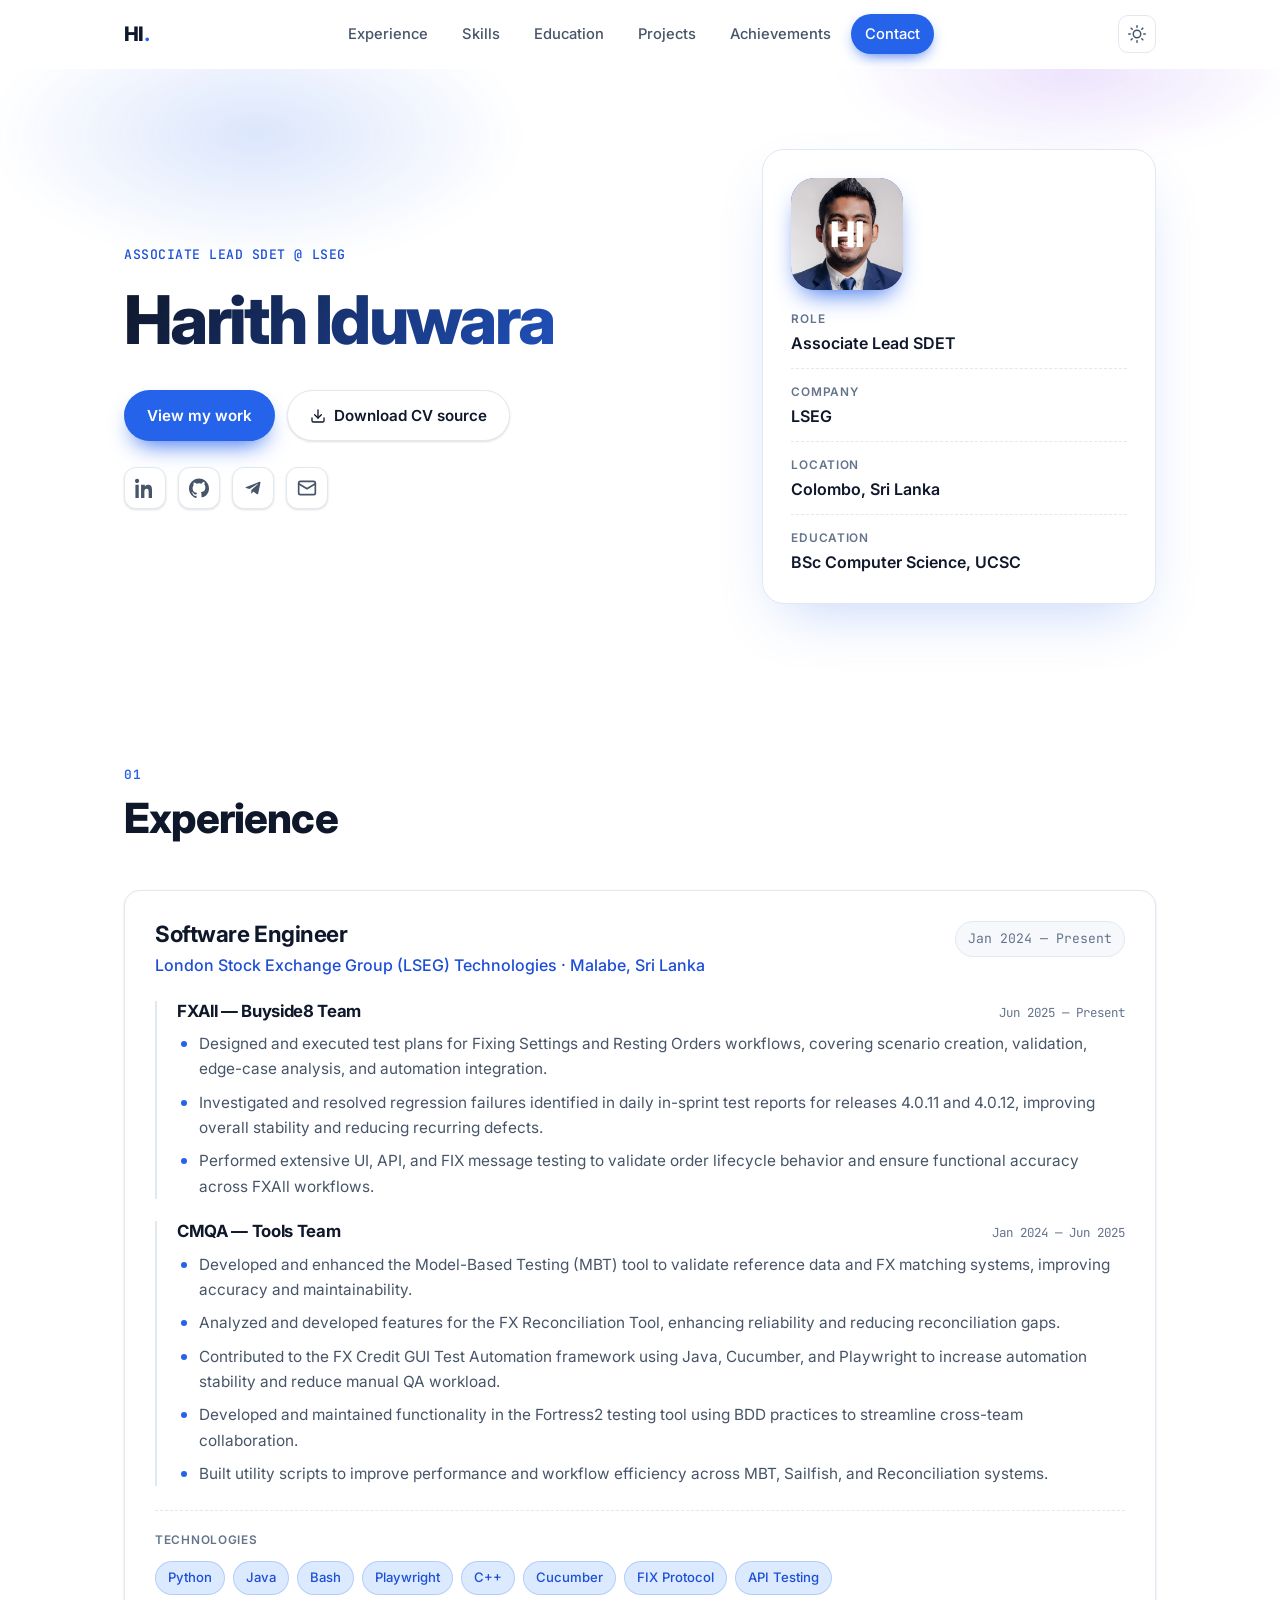
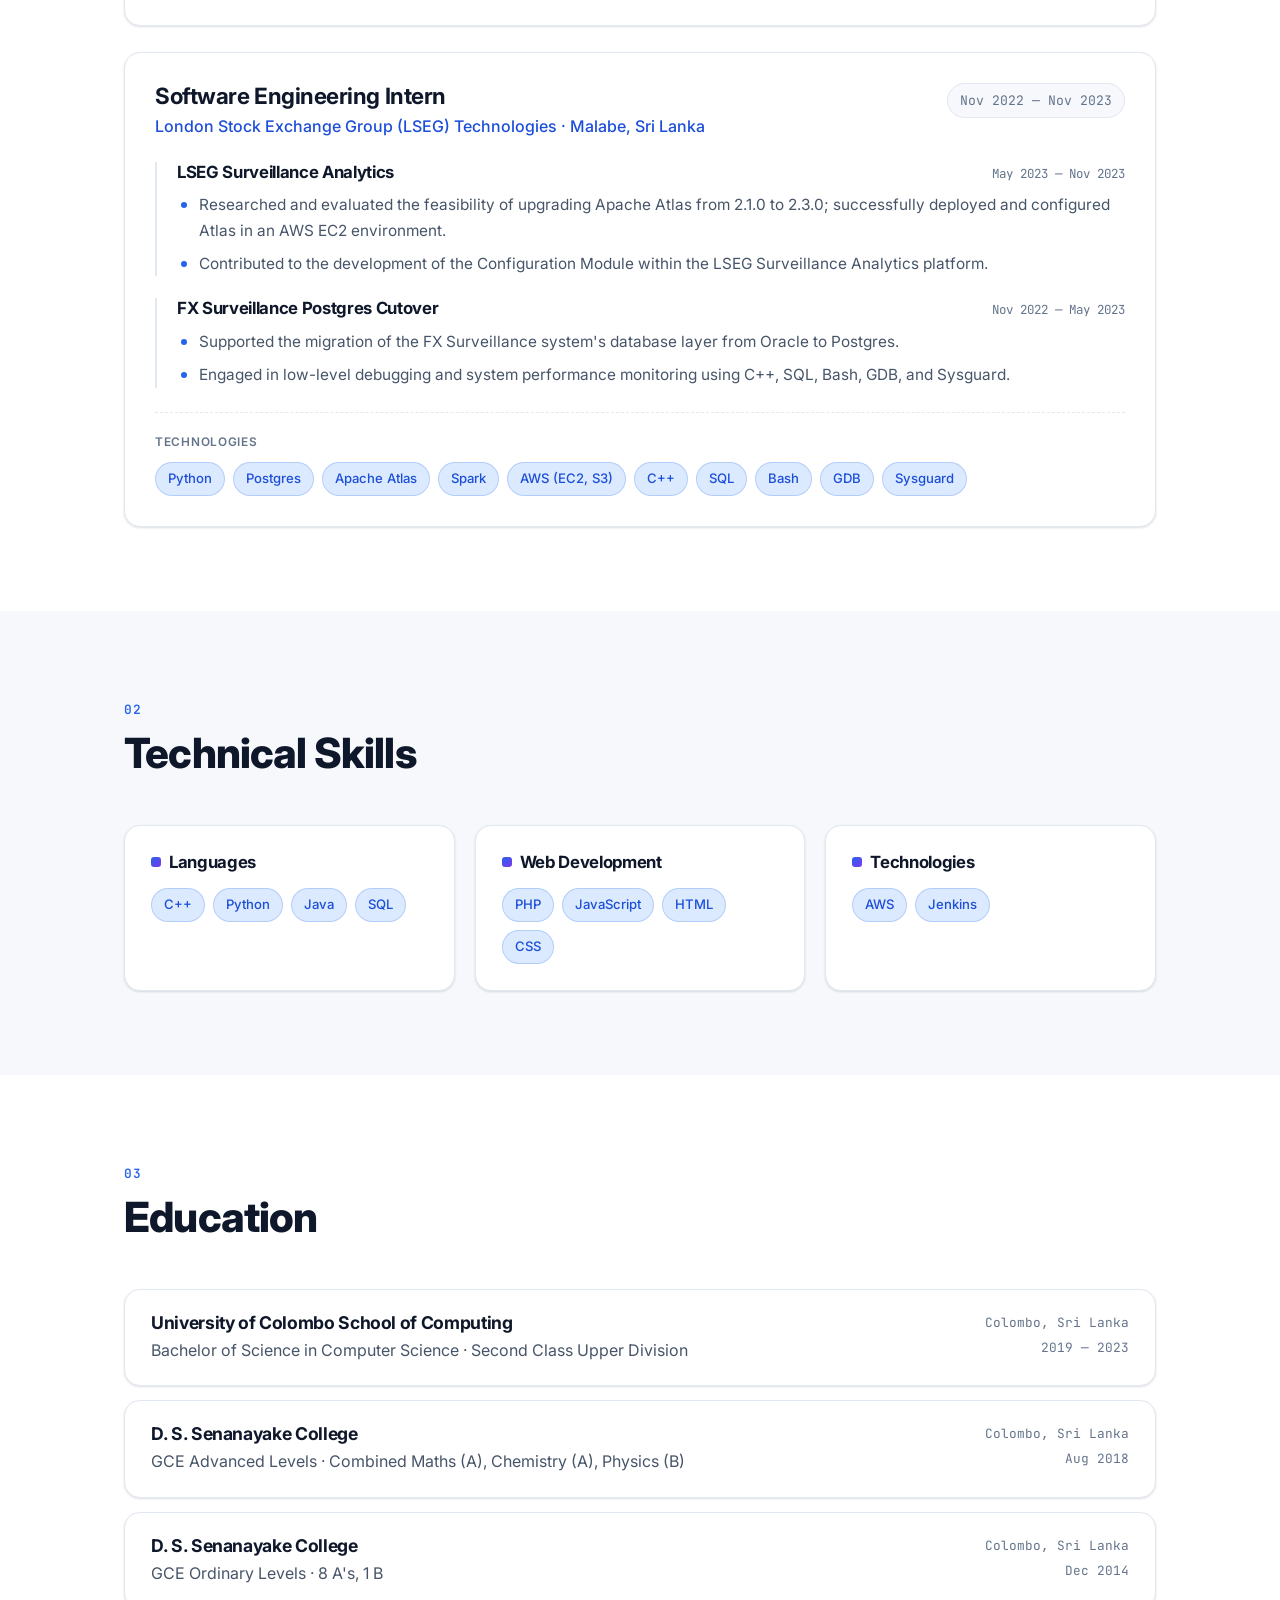
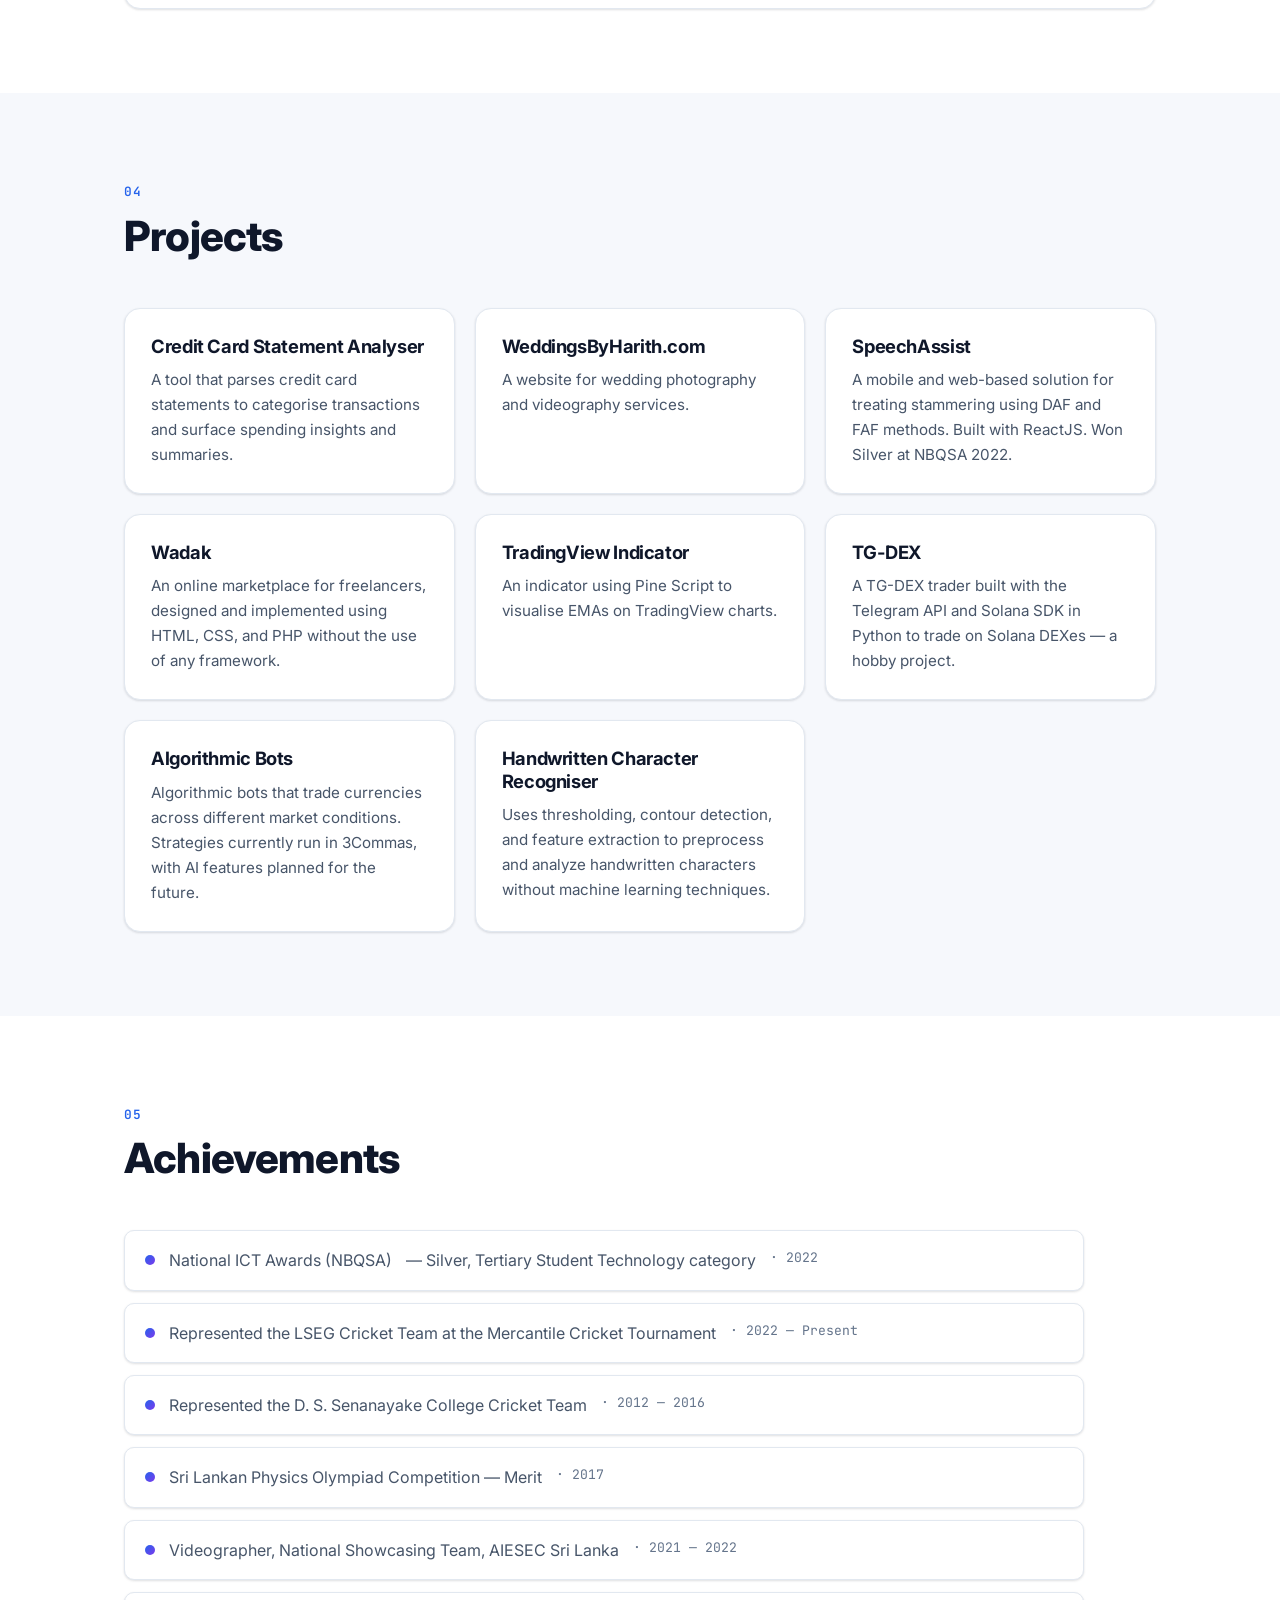
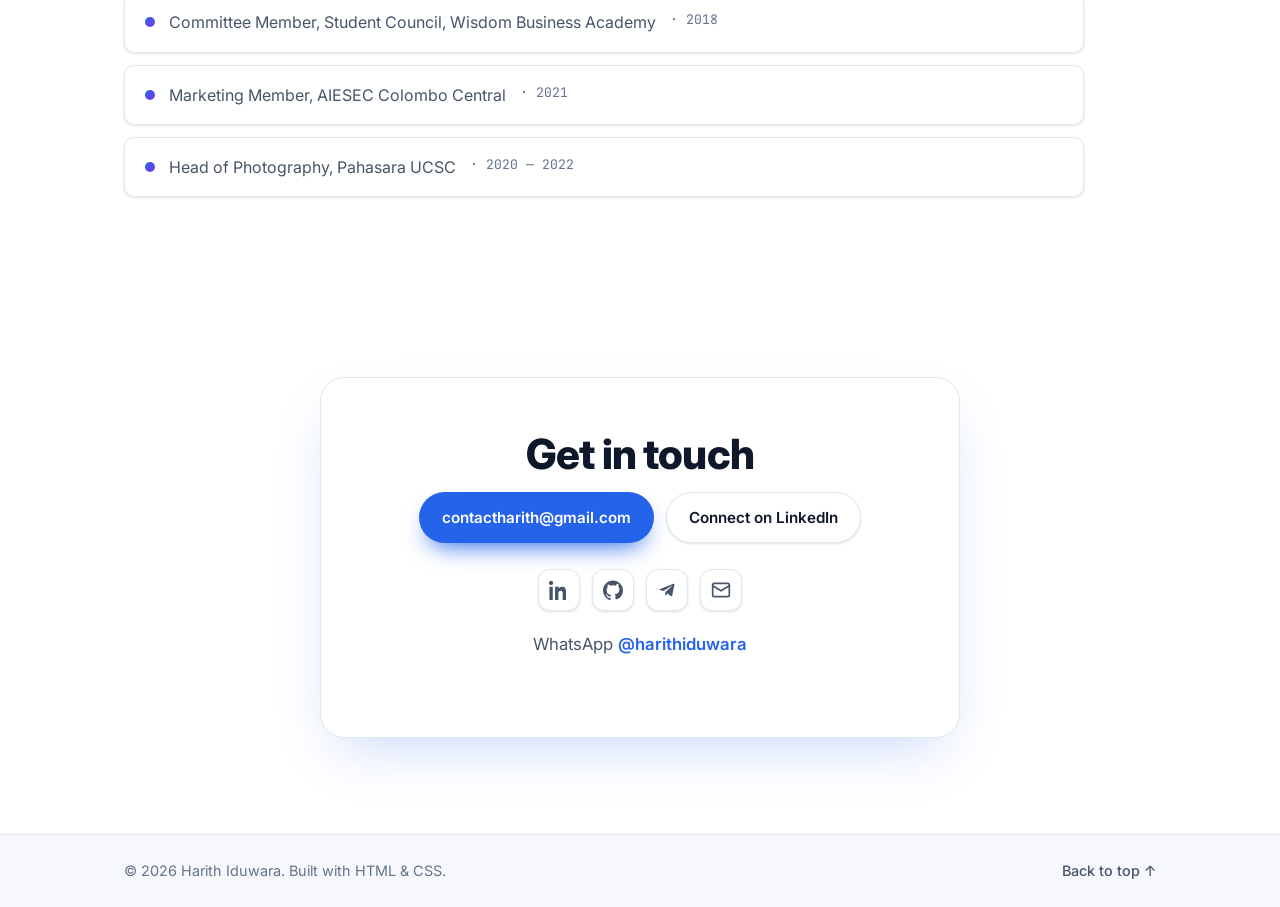
==== index.html @ beb99747 "Add personal CV website" ====
<!DOCTYPE html>
<html lang="en">
<head>
  <meta charset="UTF-8" />
  <meta name="viewport" content="width=device-width, initial-scale=1.0" />
  <title>Harith Iduwara — Associate Lead SDET</title>
  <meta name="description" content="Harith Iduwara — Associate Lead SDET @ LSEG specializing in test automation, buy-side trading platforms, and data infrastructure." />
  <meta name="author" content="Harith Iduwara" />

  <!-- Open Graph -->
  <meta property="og:title" content="Harith Iduwara — Associate Lead SDET" />
  <meta property="og:description" content="Associate Lead SDET @ LSEG specializing in test automation, buy-side trading platforms, and data infrastructure." />
  <meta property="og:type" content="website" />

  <link rel="preconnect" href="https://fonts.googleapis.com" />
  <link rel="preconnect" href="https://fonts.gstatic.com" crossorigin />
  <link href="https://fonts.googleapis.com/css2?family=Inter:wght@400;500;600;700;800&family=JetBrains+Mono:wght@400;500&display=swap" rel="stylesheet" />

  <link rel="icon" href="data:image/svg+xml,%3Csvg xmlns='http://www.w3.org/2000/svg' viewBox='0 0 100 100'%3E%3Crect width='100' height='100' rx='22' fill='%232563eb'/%3E%3Ctext x='50' y='68' font-size='50' font-family='Arial' font-weight='bold' fill='white' text-anchor='middle'%3EHI%3C/text%3E%3C/svg%3E" />

  <link rel="stylesheet" href="styles.css" />
  <script>document.documentElement.classList.add('js');</script>
</head>
<body>
  <!-- Progress bar -->
  <div class="scroll-progress" id="scrollProgress" aria-hidden="true"></div>

  <!-- Navigation -->
  <header class="nav" id="nav">
    <div class="nav__inner">
      <a href="#top" class="nav__brand">HI<span>.</span></a>

      <nav class="nav__links" id="navLinks" aria-label="Primary">
        <a href="#experience">Experience</a>
        <a href="#skills">Skills</a>
        <a href="#education">Education</a>
        <a href="#projects">Projects</a>
        <a href="#achievements">Achievements</a>
        <a href="#contact" class="nav__cta">Contact</a>
      </nav>

      <div class="nav__actions">
        <button class="theme-toggle" id="themeToggle" aria-label="Toggle color theme" title="Toggle theme">
          <svg class="icon-sun" width="18" height="18" viewBox="0 0 24 24" fill="none" stroke="currentColor" stroke-width="2" stroke-linecap="round" stroke-linejoin="round"><circle cx="12" cy="12" r="5"/><line x1="12" y1="1" x2="12" y2="3"/><line x1="12" y1="21" x2="12" y2="23"/><line x1="4.22" y1="4.22" x2="5.64" y2="5.64"/><line x1="18.36" y1="18.36" x2="19.78" y2="19.78"/><line x1="1" y1="12" x2="3" y2="12"/><line x1="21" y1="12" x2="23" y2="12"/><line x1="4.22" y1="19.78" x2="5.64" y2="18.36"/><line x1="18.36" y1="5.64" x2="19.78" y2="4.22"/></svg>
          <svg class="icon-moon" width="18" height="18" viewBox="0 0 24 24" fill="none" stroke="currentColor" stroke-width="2" stroke-linecap="round" stroke-linejoin="round"><path d="M21 12.79A9 9 0 1 1 11.21 3 7 7 0 0 0 21 12.79z"/></svg>
        </button>
        <button class="nav__toggle" id="navToggle" aria-label="Open menu" aria-expanded="false">
          <span></span><span></span><span></span>
        </button>
      </div>
    </div>
  </header>

  <main id="top">
    <!-- Hero -->
    <section class="hero">
      <div class="hero__bg" aria-hidden="true"></div>
      <div class="container hero__inner">
        <div class="hero__content reveal">
          <p class="hero__eyebrow">Associate Lead SDET @ LSEG</p>
          <h1 class="hero__name">Harith Iduwara</h1>

          <div class="hero__actions">
            <a href="#experience" class="btn btn--primary">View my work</a>
            <a href="cv.tex" class="btn btn--ghost" download>
              <svg width="16" height="16" viewBox="0 0 24 24" fill="none" stroke="currentColor" stroke-width="2" stroke-linecap="round" stroke-linejoin="round"><path d="M21 15v4a2 2 0 0 1-2 2H5a2 2 0 0 1-2-2v-4"/><polyline points="7 10 12 15 17 10"/><line x1="12" y1="15" x2="12" y2="3"/></svg>
              Download CV source
            </a>
          </div>

          <div class="hero__socials">
            <a href="https://www.linkedin.com/in/iduwara/" target="_blank" rel="noopener" aria-label="LinkedIn">
              <svg width="20" height="20" viewBox="0 0 24 24" fill="currentColor"><path d="M4.98 3.5C4.98 4.88 3.87 6 2.5 6S0 4.88 0 3.5 1.12 1 2.5 1s2.48 1.12 2.48 2.5zM.5 8h4V24h-4V8zm7.5 0h3.8v2.2h.05c.53-1 1.83-2.2 3.77-2.2 4.03 0 4.78 2.65 4.78 6.1V24h-4v-7.1c0-1.7-.03-3.9-2.38-3.9-2.38 0-2.75 1.86-2.75 3.78V24h-4V8z"/></svg>
            </a>
            <a href="https://github.com/harithiduwara" target="_blank" rel="noopener" aria-label="GitHub">
              <svg width="20" height="20" viewBox="0 0 24 24" fill="currentColor"><path d="M12 .5C5.37.5 0 5.87 0 12.5c0 5.3 3.44 9.8 8.2 11.4.6.1.82-.26.82-.58v-2c-3.34.72-4.04-1.6-4.04-1.6-.55-1.38-1.34-1.75-1.34-1.75-1.1-.75.08-.73.08-.73 1.2.08 1.84 1.24 1.84 1.24 1.07 1.83 2.8 1.3 3.5 1 .1-.78.42-1.3.76-1.6-2.66-.3-5.47-1.33-5.47-5.93 0-1.3.47-2.38 1.24-3.22-.13-.3-.54-1.52.12-3.17 0 0 1-.32 3.3 1.23a11.5 11.5 0 0 1 6 0C17.3 4.3 18.3 4.62 18.3 4.62c.66 1.65.25 2.87.12 3.17.77.84 1.24 1.92 1.24 3.22 0 4.6-2.82 5.62-5.5 5.92.43.37.82 1.1.82 2.22v3.29c0 .32.22.69.82.57C20.57 22.3 24 17.8 24 12.5 24 5.87 18.63.5 12 .5z"/></svg>
            </a>
            <a href="https://t.me/harithiduwara" target="_blank" rel="noopener" aria-label="Telegram">
              <svg width="20" height="20" viewBox="0 0 24 24" fill="currentColor"><path d="M9.78 18.65l.28-4.23 7.68-6.92c.34-.31-.07-.46-.52-.19L7.74 13.3 3.64 12c-.88-.25-.89-.86.2-1.3l15.97-6.16c.73-.33 1.43.18 1.15 1.3l-2.72 12.81c-.19.91-.74 1.13-1.5.71L12.6 16.3l-1.99 1.93c-.23.23-.42.42-.83.42z"/></svg>
            </a>            <a href="mailto:contactharith@gmail.com" aria-label="Email">
              <svg width="20" height="20" viewBox="0 0 24 24" fill="none" stroke="currentColor" stroke-width="2" stroke-linecap="round" stroke-linejoin="round"><rect x="2" y="4" width="20" height="16" rx="2"/><path d="m22 7-10 6L2 7"/></svg>
            </a>
          </div>
        </div>

        <div class="hero__card reveal">
          <div class="avatar">
            <img src="photo.jpg" alt="Harith Iduwara" class="avatar__img" onerror="this.style.display='none'" />
            <span class="avatar__initials" aria-hidden="true">HI</span>
          </div>
          <ul class="hero__facts">
            <li><span>Role</span><strong>Associate Lead SDET</strong></li>
            <li><span>Company</span><strong>LSEG</strong></li>
            <li><span>Location</span><strong>Colombo, Sri Lanka</strong></li>
            <li><span>Education</span><strong>BSc Computer Science, UCSC</strong></li>
          </ul>
        </div>
      </div>
    </section>

    <!-- Experience -->
    <section id="experience" class="section">
      <div class="container">
        <header class="section__head reveal">
          <span class="section__tag">01</span>
          <h2>Experience</h2>
        </header>

        <div class="timeline">
          <!-- Job 1 -->
          <article class="job reveal">
            <div class="job__head">
              <div>
                <h3>Software Engineer</h3>
                <p class="job__org">London Stock Exchange Group (LSEG) Technologies · Malabe, Sri Lanka</p>
              </div>
              <span class="job__date">Jan 2024 — Present</span>
            </div>

            <div class="role">
              <div class="role__head">
                <h4>FXAll — Buyside8 Team</h4>
                <span>Jun 2025 — Present</span>
              </div>
              <ul>
                <li>Designed and executed test plans for Fixing Settings and Resting Orders workflows, covering scenario creation, validation, edge-case analysis, and automation integration.</li>
                <li>Investigated and resolved regression failures identified in daily in-sprint test reports for releases 4.0.11 and 4.0.12, improving overall stability and reducing recurring defects.</li>
                <li>Performed extensive UI, API, and FIX message testing to validate order lifecycle behavior and ensure functional accuracy across FXAll workflows.</li>
              </ul>
            </div>

            <div class="role">
              <div class="role__head">
                <h4>CMQA — Tools Team</h4>
                <span>Jan 2024 — Jun 2025</span>
              </div>
              <ul>
                <li>Developed and enhanced the Model-Based Testing (MBT) tool to validate reference data and FX matching systems, improving accuracy and maintainability.</li>
                <li>Analyzed and developed features for the FX Reconciliation Tool, enhancing reliability and reducing reconciliation gaps.</li>
                <li>Contributed to the FX Credit GUI Test Automation framework using Java, Cucumber, and Playwright to increase automation stability and reduce manual QA workload.</li>
                <li>Developed and maintained functionality in the Fortress2 testing tool using BDD practices to streamline cross-team collaboration.</li>
                <li>Built utility scripts to improve performance and workflow efficiency across MBT, Sailfish, and Reconciliation systems.</li>
              </ul>
            </div>

            <div class="tech">
              <span class="tech__label">Technologies</span>
              <div class="chips">
                <span>Python</span><span>Java</span><span>Bash</span><span>Playwright</span>
                <span>C++</span><span>Cucumber</span><span>FIX Protocol</span><span>API Testing</span>
              </div>
            </div>
          </article>

          <!-- Job 2 -->
          <article class="job reveal">
            <div class="job__head">
              <div>
                <h3>Software Engineering Intern</h3>
                <p class="job__org">London Stock Exchange Group (LSEG) Technologies · Malabe, Sri Lanka</p>
              </div>
              <span class="job__date">Nov 2022 — Nov 2023</span>
            </div>

            <div class="role">
              <div class="role__head">
                <h4>LSEG Surveillance Analytics</h4>
                <span>May 2023 — Nov 2023</span>
              </div>
              <ul>
                <li>Researched and evaluated the feasibility of upgrading Apache Atlas from 2.1.0 to 2.3.0; successfully deployed and configured Atlas in an AWS EC2 environment.</li>
                <li>Contributed to the development of the Configuration Module within the LSEG Surveillance Analytics platform.</li>
              </ul>
            </div>

            <div class="role">
              <div class="role__head">
                <h4>FX Surveillance Postgres Cutover</h4>
                <span>Nov 2022 — May 2023</span>
              </div>
              <ul>
                <li>Supported the migration of the FX Surveillance system's database layer from Oracle to Postgres.</li>
                <li>Engaged in low-level debugging and system performance monitoring using C++, SQL, Bash, GDB, and Sysguard.</li>
              </ul>
            </div>

            <div class="tech">
              <span class="tech__label">Technologies</span>
              <div class="chips">
                <span>Python</span><span>Postgres</span><span>Apache Atlas</span><span>Spark</span>
                <span>AWS (EC2, S3)</span><span>C++</span><span>SQL</span><span>Bash</span><span>GDB</span><span>Sysguard</span>
              </div>
            </div>
          </article>
        </div>
      </div>
    </section>

    <!-- Skills -->
    <section id="skills" class="section section--alt">
      <div class="container">
        <header class="section__head reveal">
          <span class="section__tag">02</span>
          <h2>Technical Skills</h2>
        </header>

        <div class="skills">
          <div class="skill-card reveal">
            <h3>Languages</h3>
            <div class="chips">
              <span>C++</span><span>Python</span><span>Java</span><span>SQL</span>
            </div>
          </div>
          <div class="skill-card reveal">
            <h3>Web Development</h3>
            <div class="chips">
              <span>PHP</span><span>JavaScript</span><span>HTML</span><span>CSS</span>
            </div>
          </div>
          <div class="skill-card reveal">
            <h3>Technologies</h3>
            <div class="chips">
              <span>AWS</span><span>Jenkins</span>
            </div>
          </div>
        </div>
      </div>
    </section>

    <!-- Education -->
    <section id="education" class="section">
      <div class="container">
        <header class="section__head reveal">
          <span class="section__tag">03</span>
          <h2>Education</h2>
        </header>

        <div class="edu">
          <article class="edu__item reveal">
            <div class="edu__main">
              <h3>University of Colombo School of Computing</h3>
              <p>Bachelor of Science in Computer Science · Second Class Upper Division</p>
            </div>
            <div class="edu__meta">
              <span>Colombo, Sri Lanka</span>
              <span>2019 — 2023</span>
            </div>
          </article>
          <article class="edu__item reveal">
            <div class="edu__main">
              <h3>D. S. Senanayake College</h3>
              <p>GCE Advanced Levels · Combined Maths (A), Chemistry (A), Physics (B)</p>
            </div>
            <div class="edu__meta">
              <span>Colombo, Sri Lanka</span>
              <span>Aug 2018</span>
            </div>
          </article>
          <article class="edu__item reveal">
            <div class="edu__main">
              <h3>D. S. Senanayake College</h3>
              <p>GCE Ordinary Levels · 8 A's, 1 B</p>
            </div>
            <div class="edu__meta">
              <span>Colombo, Sri Lanka</span>
              <span>Dec 2014</span>
            </div>
          </article>
        </div>
      </div>
    </section>

    <!-- Projects -->
    <section id="projects" class="section section--alt">
      <div class="container">
        <header class="section__head reveal">
          <span class="section__tag">04</span>
          <h2>Projects</h2>
        </header>

        <div class="projects">
          <article class="project reveal">
            <h3>Credit Card Statement Analyser</h3>
            <p>A tool that parses credit card statements to categorise transactions and surface spending insights and summaries.</p>
          </article>
          <article class="project reveal">
            <h3><a href="https://weddingsbyharith.com" target="_blank" rel="noopener">WeddingsByHarith.com</a></h3>
            <p>A website for wedding photography and videography services.</p>
          </article>
          <article class="project reveal">
            <h3>SpeechAssist</h3>
            <p>A mobile and web-based solution for treating stammering using DAF and FAF methods. Built with ReactJS. Won Silver at NBQSA 2022.</p>
          </article>
          <article class="project reveal">
            <h3>Wadak</h3>
            <p>An online marketplace for freelancers, designed and implemented using HTML, CSS, and PHP without the use of any framework.</p>
          </article>
          <article class="project reveal">
            <h3>TradingView Indicator</h3>
            <p>An indicator using Pine Script to visualise EMAs on TradingView charts.</p>
          </article>
          <article class="project reveal">
            <h3>TG-DEX</h3>
            <p>A TG-DEX trader built with the Telegram API and Solana SDK in Python to trade on Solana DEXes — a hobby project.</p>
          </article>
          <article class="project reveal">
            <h3>Algorithmic Bots</h3>
            <p>Algorithmic bots that trade currencies across different market conditions. Strategies currently run in 3Commas, with AI features planned for the future.</p>
          </article>
          <article class="project reveal">
            <h3>Handwritten Character Recogniser</h3>
            <p>Uses thresholding, contour detection, and feature extraction to preprocess and analyze handwritten characters without machine learning techniques.</p>
          </article>
        </div>
      </div>
    </section>

    <!-- Achievements -->
    <section id="achievements" class="section">
      <div class="container">
        <header class="section__head reveal">
          <span class="section__tag">05</span>
          <h2>Achievements</h2>
        </header>

        <ul class="achievements">
          <li class="reveal"><span class="dot"></span><a href="https://www.linkedin.com/posts/iduwara_nbqsa-srilanka-ict-activity-6994599226454282240-XTe1" target="_blank" rel="noopener">National ICT Awards (NBQSA)</a> — Silver, Tertiary Student Technology category <em>· 2022</em></li>
          <li class="reveal"><span class="dot"></span>Represented the LSEG Cricket Team at the Mercantile Cricket Tournament <em>· 2022 — Present</em></li>
          <li class="reveal"><span class="dot"></span>Represented the D. S. Senanayake College Cricket Team <em>· 2012 — 2016</em></li>
          <li class="reveal"><span class="dot"></span>Sri Lankan Physics Olympiad Competition — Merit <em>· 2017</em></li>
          <li class="reveal"><span class="dot"></span>Videographer, National Showcasing Team, AIESEC Sri Lanka <em>· 2021 — 2022</em></li>
          <li class="reveal"><span class="dot"></span>Committee Member, Student Council, Wisdom Business Academy <em>· 2018</em></li>
          <li class="reveal"><span class="dot"></span>Marketing Member, AIESEC Colombo Central <em>· 2021</em></li>
          <li class="reveal"><span class="dot"></span>Head of Photography, Pahasara UCSC <em>· 2020 — 2022</em></li>
        </ul>
      </div>
    </section>

    <!-- Contact -->
    <section id="contact" class="section section--contact">
      <div class="container">
        <div class="contact reveal">
          <h2>Get in touch</h2>
          <div class="contact__actions">
            <a class="btn btn--primary" href="mailto:contactharith@gmail.com">contactharith@gmail.com</a>
            <a class="btn btn--ghost" href="https://www.linkedin.com/in/iduwara/" target="_blank" rel="noopener">Connect on LinkedIn</a>
          </div>
          <div class="hero__socials contact__socials">
            <a href="https://www.linkedin.com/in/iduwara/" target="_blank" rel="noopener" aria-label="LinkedIn">
              <svg width="20" height="20" viewBox="0 0 24 24" fill="currentColor"><path d="M4.98 3.5C4.98 4.88 3.87 6 2.5 6S0 4.88 0 3.5 1.12 1 2.5 1s2.48 1.12 2.48 2.5zM.5 8h4V24h-4V8zm7.5 0h3.8v2.2h.05c.53-1 1.83-2.2 3.77-2.2 4.03 0 4.78 2.65 4.78 6.1V24h-4v-7.1c0-1.7-.03-3.9-2.38-3.9-2.38 0-2.75 1.86-2.75 3.78V24h-4V8z"/></svg>
            </a>
            <a href="https://github.com/harithiduwara" target="_blank" rel="noopener" aria-label="GitHub">
              <svg width="20" height="20" viewBox="0 0 24 24" fill="currentColor"><path d="M12 .5C5.37.5 0 5.87 0 12.5c0 5.3 3.44 9.8 8.2 11.4.6.1.82-.26.82-.58v-2c-3.34.72-4.04-1.6-4.04-1.6-.55-1.38-1.34-1.75-1.34-1.75-1.1-.75.08-.73.08-.73 1.2.08 1.84 1.24 1.84 1.24 1.07 1.83 2.8 1.3 3.5 1 .1-.78.42-1.3.76-1.6-2.66-.3-5.47-1.33-5.47-5.93 0-1.3.47-2.38 1.24-3.22-.13-.3-.54-1.52.12-3.17 0 0 1-.32 3.3 1.23a11.5 11.5 0 0 1 6 0C17.3 4.3 18.3 4.62 18.3 4.62c.66 1.65.25 2.87.12 3.17.77.84 1.24 1.92 1.24 3.22 0 4.6-2.82 5.62-5.5 5.92.43.37.82 1.1.82 2.22v3.29c0 .32.22.69.82.57C20.57 22.3 24 17.8 24 12.5 24 5.87 18.63.5 12 .5z"/></svg>
            </a>
            <a href="https://t.me/harithiduwara" target="_blank" rel="noopener" aria-label="Telegram">
              <svg width="20" height="20" viewBox="0 0 24 24" fill="currentColor"><path d="M9.78 18.65l.28-4.23 7.68-6.92c.34-.31-.07-.46-.52-.19L7.74 13.3 3.64 12c-.88-.25-.89-.86.2-1.3l15.97-6.16c.73-.33 1.43.18 1.15 1.3l-2.72 12.81c-.19.91-.74 1.13-1.5.71L12.6 16.3l-1.99 1.93c-.23.23-.42.42-.83.42z"/></svg>
            </a>            <a href="mailto:contactharith@gmail.com" aria-label="Email">
              <svg width="20" height="20" viewBox="0 0 24 24" fill="none" stroke="currentColor" stroke-width="2" stroke-linecap="round" stroke-linejoin="round"><rect x="2" y="4" width="20" height="16" rx="2"/><path d="m22 7-10 6L2 7"/></svg>
            </a>
          </div>
          <p class="contact__handles">WhatsApp <strong>@harithiduwara</strong></p>
        </div>
      </div>
    </section>
  </main>

  <footer class="footer">
    <div class="container footer__inner">
      <p>© <span id="year"></span> Harith Iduwara. Built with HTML &amp; CSS.</p>
      <a href="#top" class="footer__top">Back to top ↑</a>
    </div>
  </footer>

  <script src="script.js"></script>
</body>
</html>
---- styles.css ----
/* ============================================================
   Harith Iduwara — Personal CV Website
   ============================================================ */

:root {
  --bg: #ffffff;
  --bg-alt: #f6f8fc;
  --surface: #ffffff;
  --text: #0f172a;
  --text-soft: #475569;
  --text-mute: #64748b;
  --border: #e2e8f0;
  --primary: #2563eb;
  --primary-soft: #dbeafe;
  --primary-ink: #1d4ed8;
  --accent: #7c3aed;
  --shadow-sm: 0 1px 2px rgba(15, 23, 42, .06), 0 1px 3px rgba(15, 23, 42, .08);
  --shadow-md: 0 10px 30px -12px rgba(15, 23, 42, .18);
  --shadow-lg: 0 24px 60px -20px rgba(37, 99, 235, .28);
  --radius: 16px;
  --radius-sm: 10px;
  --maxw: 1080px;
  --font: 'Inter', system-ui, -apple-system, 'Segoe UI', Roboto, sans-serif;
  --mono: 'JetBrains Mono', ui-monospace, 'SF Mono', Menlo, monospace;
}

:root[data-theme="dark"] {
  --bg: #0b1120;
  --bg-alt: #0f172a;
  --surface: #131c31;
  --text: #e8eefc;
  --text-soft: #b6c2d9;
  --text-mute: #8595b3;
  --border: #24304a;
  --primary: #60a5fa;
  --primary-soft: #1e293b;
  --primary-ink: #93c5fd;
  --accent: #a78bfa;
  --shadow-md: 0 12px 34px -16px rgba(0, 0, 0, .6);
  --shadow-lg: 0 26px 64px -22px rgba(96, 165, 250, .35);
}

@media (prefers-color-scheme: dark) {
  :root:not([data-theme="light"]) {
    --bg: #0b1120;
    --bg-alt: #0f172a;
    --surface: #131c31;
    --text: #e8eefc;
    --text-soft: #b6c2d9;
    --text-mute: #8595b3;
    --border: #24304a;
    --primary: #60a5fa;
    --primary-soft: #1e293b;
    --primary-ink: #93c5fd;
    --accent: #a78bfa;
    --shadow-md: 0 12px 34px -16px rgba(0, 0, 0, .6);
    --shadow-lg: 0 26px 64px -22px rgba(96, 165, 250, .35);
  }
}

/* Reset */
*, *::before, *::after { box-sizing: border-box; margin: 0; padding: 0; }
html { scroll-behavior: smooth; scroll-padding-top: 84px; }
body {
  font-family: var(--font);
  background: var(--bg);
  color: var(--text);
  line-height: 1.65;
  -webkit-font-smoothing: antialiased;
  text-rendering: optimizeLegibility;
  overflow-x: hidden;
}
a { color: inherit; text-decoration: none; }
h1, h2, h3, h4 { line-height: 1.2; letter-spacing: -0.02em; }
::selection { background: var(--primary); color: #fff; }

.container { width: 100%; max-width: var(--maxw); margin: 0 auto; padding: 0 24px; }

/* Scroll progress bar */
.scroll-progress {
  position: fixed; top: 0; left: 0; height: 3px; width: 0%;
  background: linear-gradient(90deg, var(--primary), var(--accent));
  z-index: 200; transition: width .1s linear;
}

/* ---------------- Navigation ---------------- */
.nav {
  position: sticky; top: 0; z-index: 100;
  backdrop-filter: saturate(180%) blur(14px);
  background: color-mix(in srgb, var(--bg) 82%, transparent);
  border-bottom: 1px solid transparent;
  transition: border-color .3s, background .3s;
}
.nav.is-scrolled { border-bottom-color: var(--border); box-shadow: var(--shadow-sm); }
.nav__inner {
  max-width: var(--maxw); margin: 0 auto; padding: 14px 24px;
  display: flex; align-items: center; justify-content: space-between; gap: 16px;
}
.nav__brand { font-weight: 800; font-size: 1.25rem; letter-spacing: -0.03em; }
.nav__brand span { color: var(--primary); }
.nav__links { display: flex; align-items: center; gap: 6px; }
.nav__links a {
  padding: 8px 14px; border-radius: 999px; font-size: .92rem; font-weight: 500;
  color: var(--text-soft); transition: color .2s, background .2s;
}
.nav__links a:hover { color: var(--text); background: var(--bg-alt); }
.nav__cta {
  background: var(--primary) !important; color: #fff !important;
  box-shadow: 0 6px 16px -6px var(--primary);
}
.nav__cta:hover { filter: brightness(1.05); }
.nav__actions { display: flex; align-items: center; gap: 8px; }

.theme-toggle {
  display: grid; place-items: center; width: 38px; height: 38px;
  border-radius: 10px; border: 1px solid var(--border); background: var(--surface);
  color: var(--text-soft); cursor: pointer; transition: color .2s, border-color .2s, transform .15s;
}
.theme-toggle:hover { color: var(--primary); border-color: var(--primary); transform: translateY(-1px); }
.icon-moon { display: none; }
:root[data-theme="dark"] .icon-sun { display: none; }
:root[data-theme="dark"] .icon-moon { display: block; }
@media (prefers-color-scheme: dark) {
  :root:not([data-theme="light"]) .icon-sun { display: none; }
  :root:not([data-theme="light"]) .icon-moon { display: block; }
}

.nav__toggle { display: none; flex-direction: column; gap: 5px; width: 40px; height: 38px; align-items: center; justify-content: center; background: none; border: 1px solid var(--border); border-radius: 10px; cursor: pointer; }
.nav__toggle span { width: 20px; height: 2px; background: var(--text); border-radius: 2px; transition: transform .3s, opacity .3s; }
.nav__toggle[aria-expanded="true"] span:nth-child(1) { transform: translateY(7px) rotate(45deg); }
.nav__toggle[aria-expanded="true"] span:nth-child(2) { opacity: 0; }
.nav__toggle[aria-expanded="true"] span:nth-child(3) { transform: translateY(-7px) rotate(-45deg); }

/* ---------------- Hero ---------------- */
.hero { position: relative; padding: 80px 0 72px; overflow: hidden; }
.hero__bg {
  position: absolute; inset: -20% -10% auto -10%; height: 620px; z-index: 0;
  background:
    radial-gradient(closest-side at 25% 30%, color-mix(in srgb, var(--primary) 30%, transparent), transparent 70%),
    radial-gradient(closest-side at 78% 20%, color-mix(in srgb, var(--accent) 26%, transparent), transparent 70%);
  filter: blur(10px); opacity: .55; pointer-events: none;
}
.hero__inner {
  position: relative; z-index: 1;
  display: grid; grid-template-columns: 1.5fr 1fr; gap: 48px; align-items: center;
}
.hero__eyebrow {
  font-family: var(--mono); font-size: .82rem; letter-spacing: .04em;
  color: var(--primary-ink); text-transform: uppercase; margin-bottom: 14px; font-weight: 500;
}
.hero__name {
  font-size: clamp(2.6rem, 6vw, 4.2rem); font-weight: 800; letter-spacing: -0.04em;
  background: linear-gradient(120deg, var(--text), var(--primary));
  -webkit-background-clip: text; background-clip: text; color: transparent;
  margin-bottom: 18px;
}
.hero__tagline { font-size: 1.18rem; color: var(--text-soft); max-width: 34rem; }
.hero__tagline strong { color: var(--text); font-weight: 600; }
.hero__actions { display: flex; flex-wrap: wrap; gap: 12px; margin: 30px 0 26px; }

.btn {
  display: inline-flex; align-items: center; gap: 8px;
  padding: 12px 22px; border-radius: 999px; font-weight: 600; font-size: .95rem;
  cursor: pointer; border: 1px solid transparent; transition: transform .15s, box-shadow .2s, background .2s, border-color .2s;
}
.btn:hover { transform: translateY(-2px); }
.btn--primary { background: var(--primary); color: #fff; box-shadow: 0 12px 24px -10px var(--primary); }
.btn--primary:hover { box-shadow: 0 16px 30px -10px var(--primary); }
.btn--ghost { background: var(--surface); color: var(--text); border-color: var(--border); box-shadow: var(--shadow-sm); }
.btn--ghost:hover { border-color: var(--primary); color: var(--primary); }

.hero__socials { display: flex; gap: 12px; }
.hero__socials a {
  display: grid; place-items: center; width: 42px; height: 42px; border-radius: 12px;
  background: var(--surface); border: 1px solid var(--border); color: var(--text-soft);
  box-shadow: var(--shadow-sm); transition: transform .15s, color .2s, border-color .2s;
}
.hero__socials a:hover { transform: translateY(-3px); color: var(--primary); border-color: var(--primary); }

.hero__card {
  background: var(--surface); border: 1px solid var(--border); border-radius: 22px;
  padding: 28px; box-shadow: var(--shadow-lg);
}
.avatar {
  position: relative; overflow: hidden;
  width: 112px; height: 112px; border-radius: 24px; margin-bottom: 20px;
  display: grid; place-items: center; font-size: 2.2rem; font-weight: 800; color: #fff;
  background: linear-gradient(135deg, var(--primary), var(--accent));
  box-shadow: 0 12px 26px -10px var(--primary);
}
.avatar__img { position: absolute; inset: 0; width: 100%; height: 100%; object-fit: cover; }
.avatar__initials { position: relative; z-index: 0; }
.hero__facts { list-style: none; display: grid; gap: 14px; }
.hero__facts li { display: flex; flex-direction: column; padding-bottom: 12px; border-bottom: 1px dashed var(--border); }
.hero__facts li:last-child { border-bottom: none; padding-bottom: 0; }
.hero__facts span { font-size: .74rem; text-transform: uppercase; letter-spacing: .06em; color: var(--text-mute); font-weight: 600; }
.hero__facts strong { font-size: 1rem; font-weight: 600; }

/* ---------------- Sections ---------------- */
.section { padding: 84px 0; }
.section--alt { background: var(--bg-alt); }
.section__head { max-width: 40rem; margin-bottom: 46px; }
.section__tag {
  font-family: var(--mono); font-size: .8rem; color: var(--primary);
  font-weight: 600; letter-spacing: .1em;
}
.section__head h2 { font-size: clamp(1.9rem, 4vw, 2.6rem); font-weight: 800; margin: 8px 0 12px; }
.section__head p { color: var(--text-soft); font-size: 1.05rem; }

/* ---------------- Timeline / Jobs ---------------- */
.timeline { display: grid; gap: 26px; }
.job {
  background: var(--surface); border: 1px solid var(--border); border-radius: var(--radius);
  padding: 30px; box-shadow: var(--shadow-sm); transition: box-shadow .3s, transform .3s, border-color .3s;
}
.job:hover { box-shadow: var(--shadow-md); border-color: color-mix(in srgb, var(--primary) 40%, var(--border)); }
.job__head { display: flex; justify-content: space-between; align-items: flex-start; gap: 16px; flex-wrap: wrap; margin-bottom: 8px; }
.job__head h3 { font-size: 1.4rem; font-weight: 700; }
.job__org { color: var(--primary-ink); font-weight: 500; margin-top: 4px; }
.job__date {
  font-family: var(--mono); font-size: .82rem; color: var(--text-mute);
  background: var(--bg-alt); padding: 6px 12px; border-radius: 999px; white-space: nowrap; border: 1px solid var(--border);
}

.role { margin-top: 22px; padding-left: 20px; border-left: 2px solid var(--border); }
.role__head { display: flex; justify-content: space-between; align-items: baseline; gap: 12px; flex-wrap: wrap; margin-bottom: 8px; }
.role__head h4 { font-size: 1.05rem; font-weight: 700; color: var(--text); }
.role__head span { font-family: var(--mono); font-size: .78rem; color: var(--text-mute); }
.role ul { list-style: none; display: grid; gap: 8px; }
.role li { position: relative; padding-left: 22px; color: var(--text-soft); font-size: .96rem; }
.role li::before {
  content: ""; position: absolute; left: 4px; top: 10px; width: 6px; height: 6px;
  border-radius: 50%; background: var(--primary);
}

.tech { margin-top: 24px; padding-top: 20px; border-top: 1px dashed var(--border); }
.tech__label { display: block; font-size: .74rem; text-transform: uppercase; letter-spacing: .06em; color: var(--text-mute); font-weight: 600; margin-bottom: 10px; }
.chips { display: flex; flex-wrap: wrap; gap: 8px; }
.chips span {
  font-size: .82rem; font-weight: 500; padding: 5px 12px; border-radius: 999px;
  background: var(--primary-soft); color: var(--primary-ink); border: 1px solid color-mix(in srgb, var(--primary) 22%, transparent);
}

/* ---------------- Skills ---------------- */
.skills { display: grid; grid-template-columns: repeat(auto-fit, minmax(280px, 1fr)); gap: 20px; }
.skill-card {
  background: var(--surface); border: 1px solid var(--border); border-radius: var(--radius);
  padding: 26px; box-shadow: var(--shadow-sm); transition: transform .3s, box-shadow .3s;
}
.skill-card:hover { transform: translateY(-4px); box-shadow: var(--shadow-md); }
.skill-card h3 { font-size: 1.05rem; margin-bottom: 16px; display: flex; align-items: center; gap: 8px; }
.skill-card h3::before { content: ""; width: 10px; height: 10px; border-radius: 3px; background: linear-gradient(135deg, var(--primary), var(--accent)); }

/* ---------------- Education ---------------- */
.edu { display: grid; gap: 14px; }
.edu__item {
  background: var(--surface); border: 1px solid var(--border); border-radius: var(--radius);
  padding: 22px 26px; display: flex; justify-content: space-between; gap: 18px; flex-wrap: wrap;
  box-shadow: var(--shadow-sm); transition: transform .25s, border-color .25s;
}
.edu__item:hover { transform: translateX(4px); border-color: color-mix(in srgb, var(--primary) 40%, var(--border)); }
.edu__main h3 { font-size: 1.1rem; font-weight: 700; }
.edu__main p { color: var(--text-soft); margin-top: 4px; }
.edu__meta { display: flex; flex-direction: column; align-items: flex-end; gap: 4px; text-align: right; }
.edu__meta span { font-family: var(--mono); font-size: .8rem; color: var(--text-mute); }

/* ---------------- Projects ---------------- */
.projects { display: grid; grid-template-columns: repeat(auto-fill, minmax(300px, 1fr)); gap: 20px; }
.project {
  background: var(--surface); border: 1px solid var(--border); border-radius: var(--radius);
  padding: 26px; box-shadow: var(--shadow-sm); position: relative; overflow: hidden;
  transition: transform .3s, box-shadow .3s, border-color .3s;
}
.project::after {
  content: ""; position: absolute; inset: 0 0 auto 0; height: 3px;
  background: linear-gradient(90deg, var(--primary), var(--accent));
  transform: scaleX(0); transform-origin: left; transition: transform .3s;
}
.project:hover { transform: translateY(-6px); box-shadow: var(--shadow-md); border-color: color-mix(in srgb, var(--primary) 35%, var(--border)); }
.project:hover::after { transform: scaleX(1); }
.project__icon { font-size: 1.8rem; margin-bottom: 12px; }
.project h3 { font-size: 1.15rem; font-weight: 700; margin-bottom: 10px; }
.project p { color: var(--text-soft); font-size: .95rem; }
.project__badge {
  display: inline-block; margin-top: 14px; font-size: .8rem; font-weight: 600;
  color: var(--primary-ink); background: var(--primary-soft); padding: 5px 12px; border-radius: 999px;
}

/* ---------------- Achievements ---------------- */
.achievements { list-style: none; display: grid; gap: 12px; max-width: 60rem; }
.achievements li {
  display: flex; align-items: flex-start; gap: 14px;
  background: var(--surface); border: 1px solid var(--border); border-radius: var(--radius-sm);
  padding: 16px 20px; color: var(--text-soft); box-shadow: var(--shadow-sm);
  transition: transform .2s, border-color .2s;
}
.achievements li:hover { transform: translateX(4px); border-color: color-mix(in srgb, var(--primary) 35%, var(--border)); }
.achievements em { color: var(--text-mute); font-style: normal; font-family: var(--mono); font-size: .82rem; }
.dot { flex-shrink: 0; width: 10px; height: 10px; margin-top: 8px; border-radius: 50%; background: linear-gradient(135deg, var(--primary), var(--accent)); }

/* ---------------- Contact ---------------- */
.section--contact { padding: 96px 0; }
.contact {
  text-align: center; max-width: 40rem; margin: 0 auto;
  background: var(--surface); border: 1px solid var(--border); border-radius: 24px;
  padding: 52px 32px; box-shadow: var(--shadow-lg);
}
.contact h2 { font-size: clamp(1.8rem, 4vw, 2.6rem); font-weight: 800; margin-bottom: 12px; }
.contact p { color: var(--text-soft); font-size: 1.05rem; margin-bottom: 26px; }
.contact__actions { display: flex; justify-content: center; flex-wrap: wrap; gap: 12px; margin-bottom: 26px; }
.contact__socials { justify-content: center; }
.contact__handles { margin-top: 20px; color: var(--text-mute); font-size: .92rem; }
.contact__handles a, .contact__handles strong { color: var(--primary); font-weight: 600; }

/* ---------------- Footer ---------------- */
.footer { border-top: 1px solid var(--border); background: var(--bg-alt); }
.footer__inner { display: flex; justify-content: space-between; align-items: center; gap: 12px; padding: 24px; flex-wrap: wrap; }
.footer p { color: var(--text-mute); font-size: .9rem; }
.footer__top { font-size: .9rem; color: var(--text-soft); font-weight: 500; }
.footer__top:hover { color: var(--primary); }

/* ---------------- Reveal animation ---------------- */
/* Only hide/animate when JS is available; otherwise content shows normally. */
.js .reveal { opacity: 0; transform: translateY(24px); transition: opacity .6s ease, transform .6s ease; }
.js .reveal.is-visible { opacity: 1; transform: none; }

/* ---------------- Responsive ---------------- */
@media (max-width: 860px) {
  .hero__inner { grid-template-columns: 1fr; gap: 36px; }
  .hero__card { max-width: 420px; }
  .nav__links {
    position: fixed; inset: 64px 16px auto 16px; flex-direction: column; align-items: stretch; gap: 4px;
    background: var(--surface); border: 1px solid var(--border); border-radius: 16px;
    padding: 12px; box-shadow: var(--shadow-lg);
    transform: translateY(-14px); opacity: 0; pointer-events: none; transition: transform .25s, opacity .25s;
  }
  .nav__links.is-open { transform: none; opacity: 1; pointer-events: auto; }
  .nav__links a { padding: 12px 16px; }
  .nav__toggle { display: flex; }
}
@media (max-width: 560px) {
  .section { padding: 60px 0; }
  .job { padding: 22px; }
  .job__head h3 { font-size: 1.2rem; }
  .role { padding-left: 16px; }
  .edu__meta { align-items: flex-start; text-align: left; }
  .hero { padding: 56px 0 48px; }
}

/* Reduced motion */
@media (prefers-reduced-motion: reduce) {
  * { scroll-behavior: auto !important; }
  .reveal { opacity: 1; transform: none; transition: none; }
  .btn:hover, .project:hover, .skill-card:hover { transform: none; }
}

/* Print */
@media print {
  .nav, .scroll-progress, .hero__bg, .hero__actions, .footer__top, .theme-toggle, .nav__toggle { display: none !important; }
  body { background: #fff; color: #000; }
  .section, .hero { padding: 18px 0; }
  .reveal { opacity: 1; transform: none; }
  .job, .skill-card, .project, .edu__item, .achievements li, .contact { box-shadow: none; border-color: #ccc; break-inside: avoid; }
}
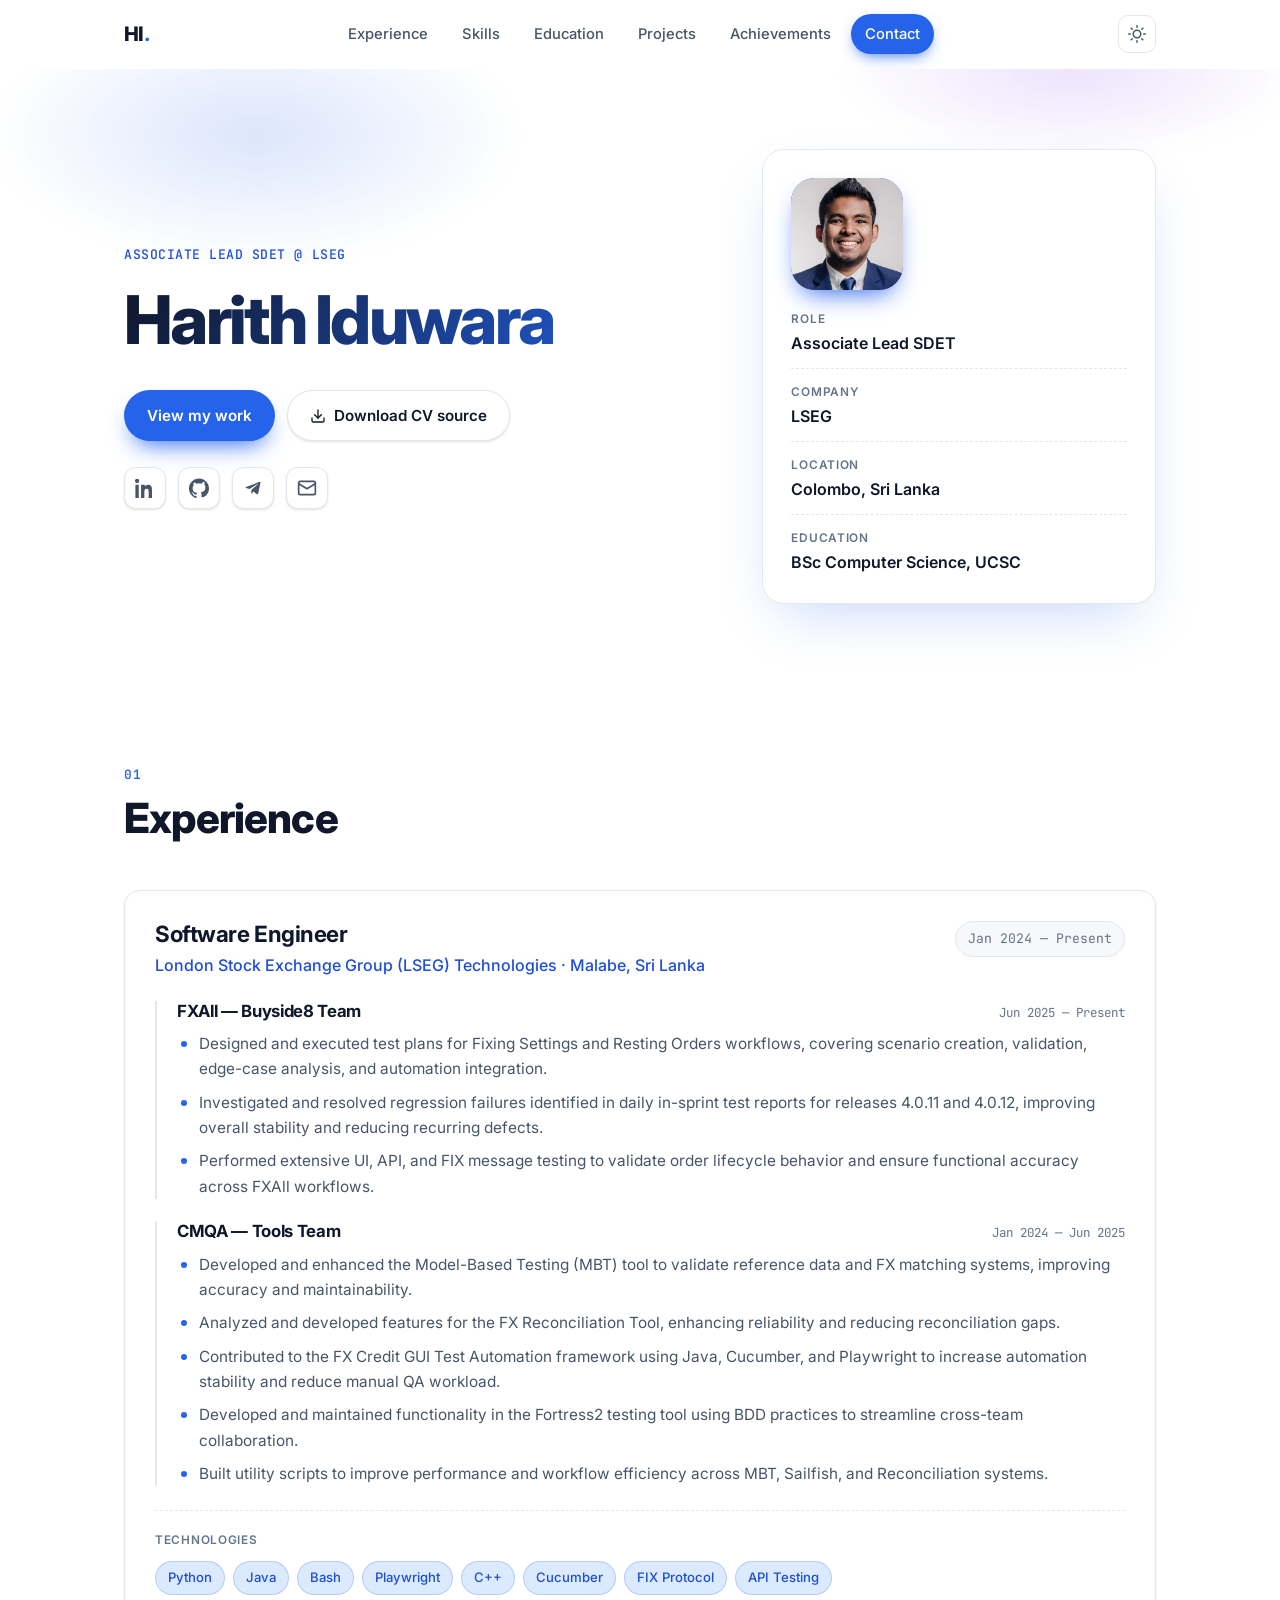
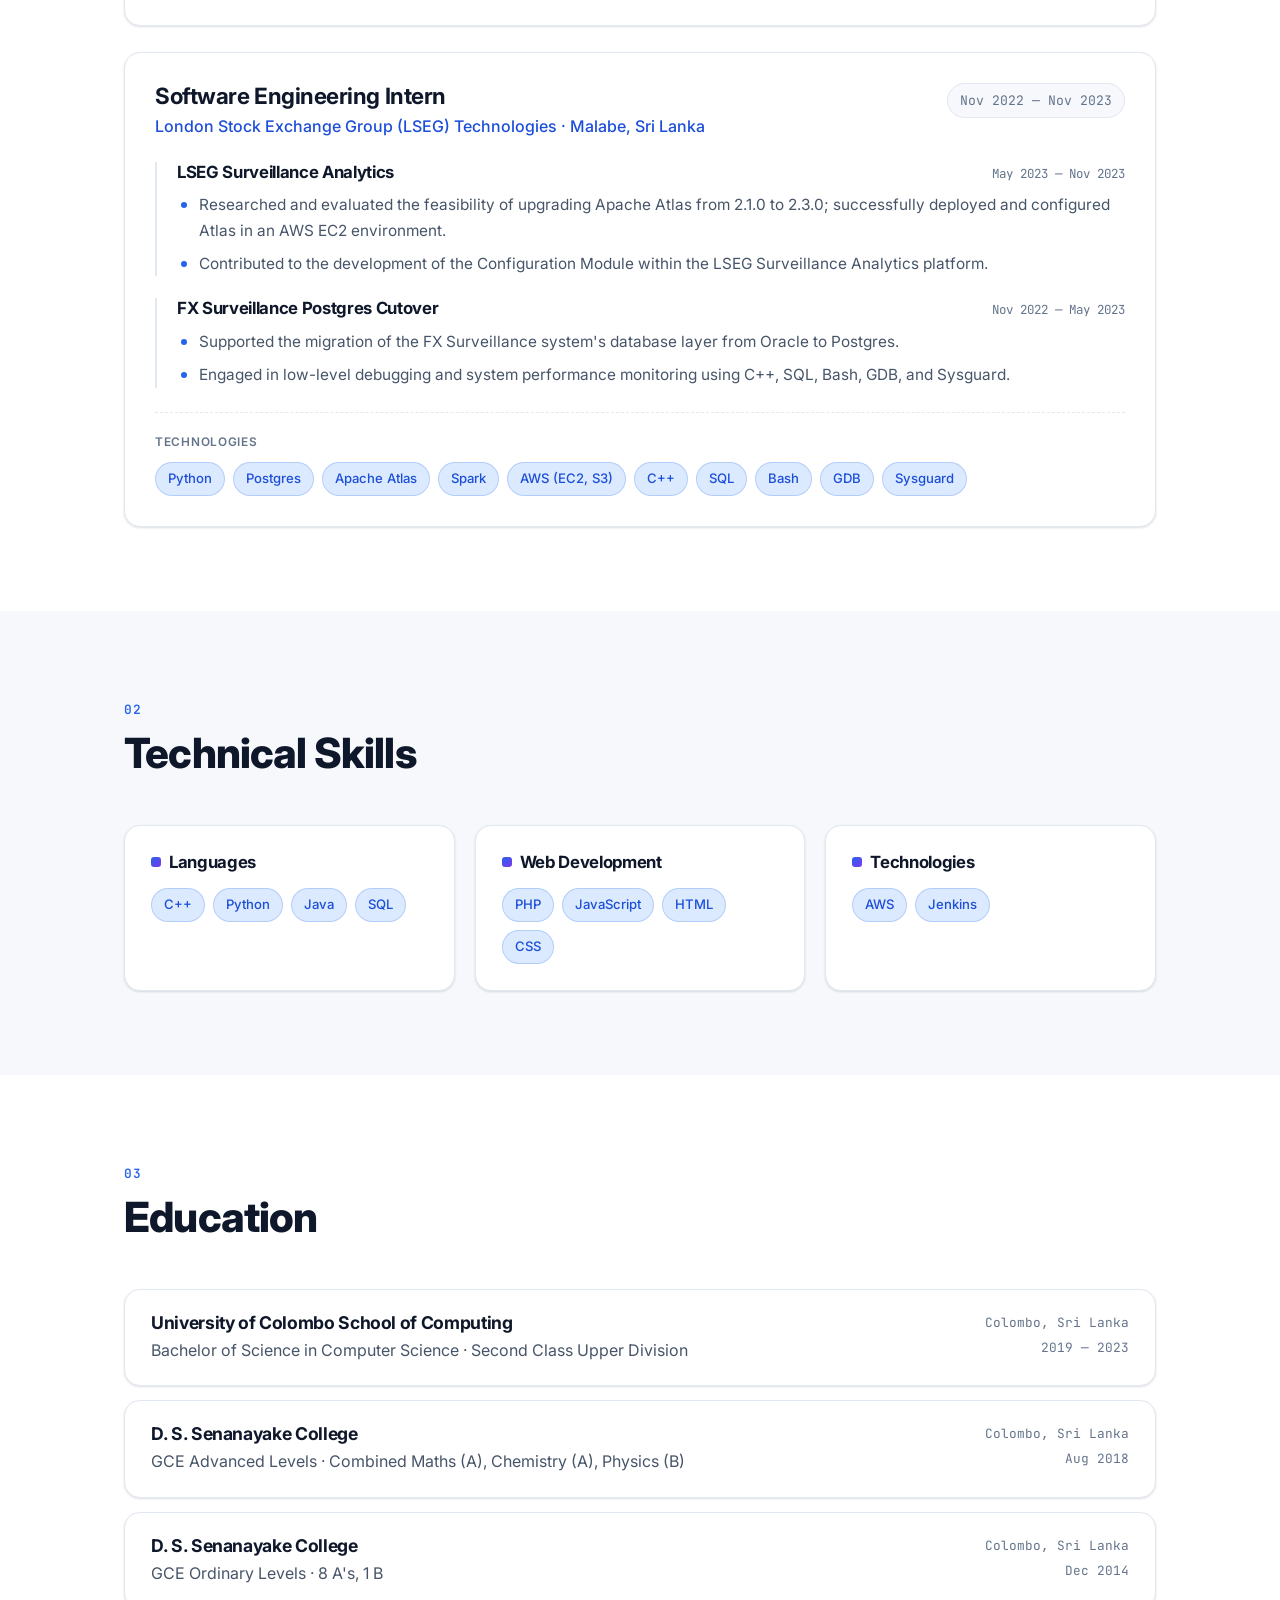
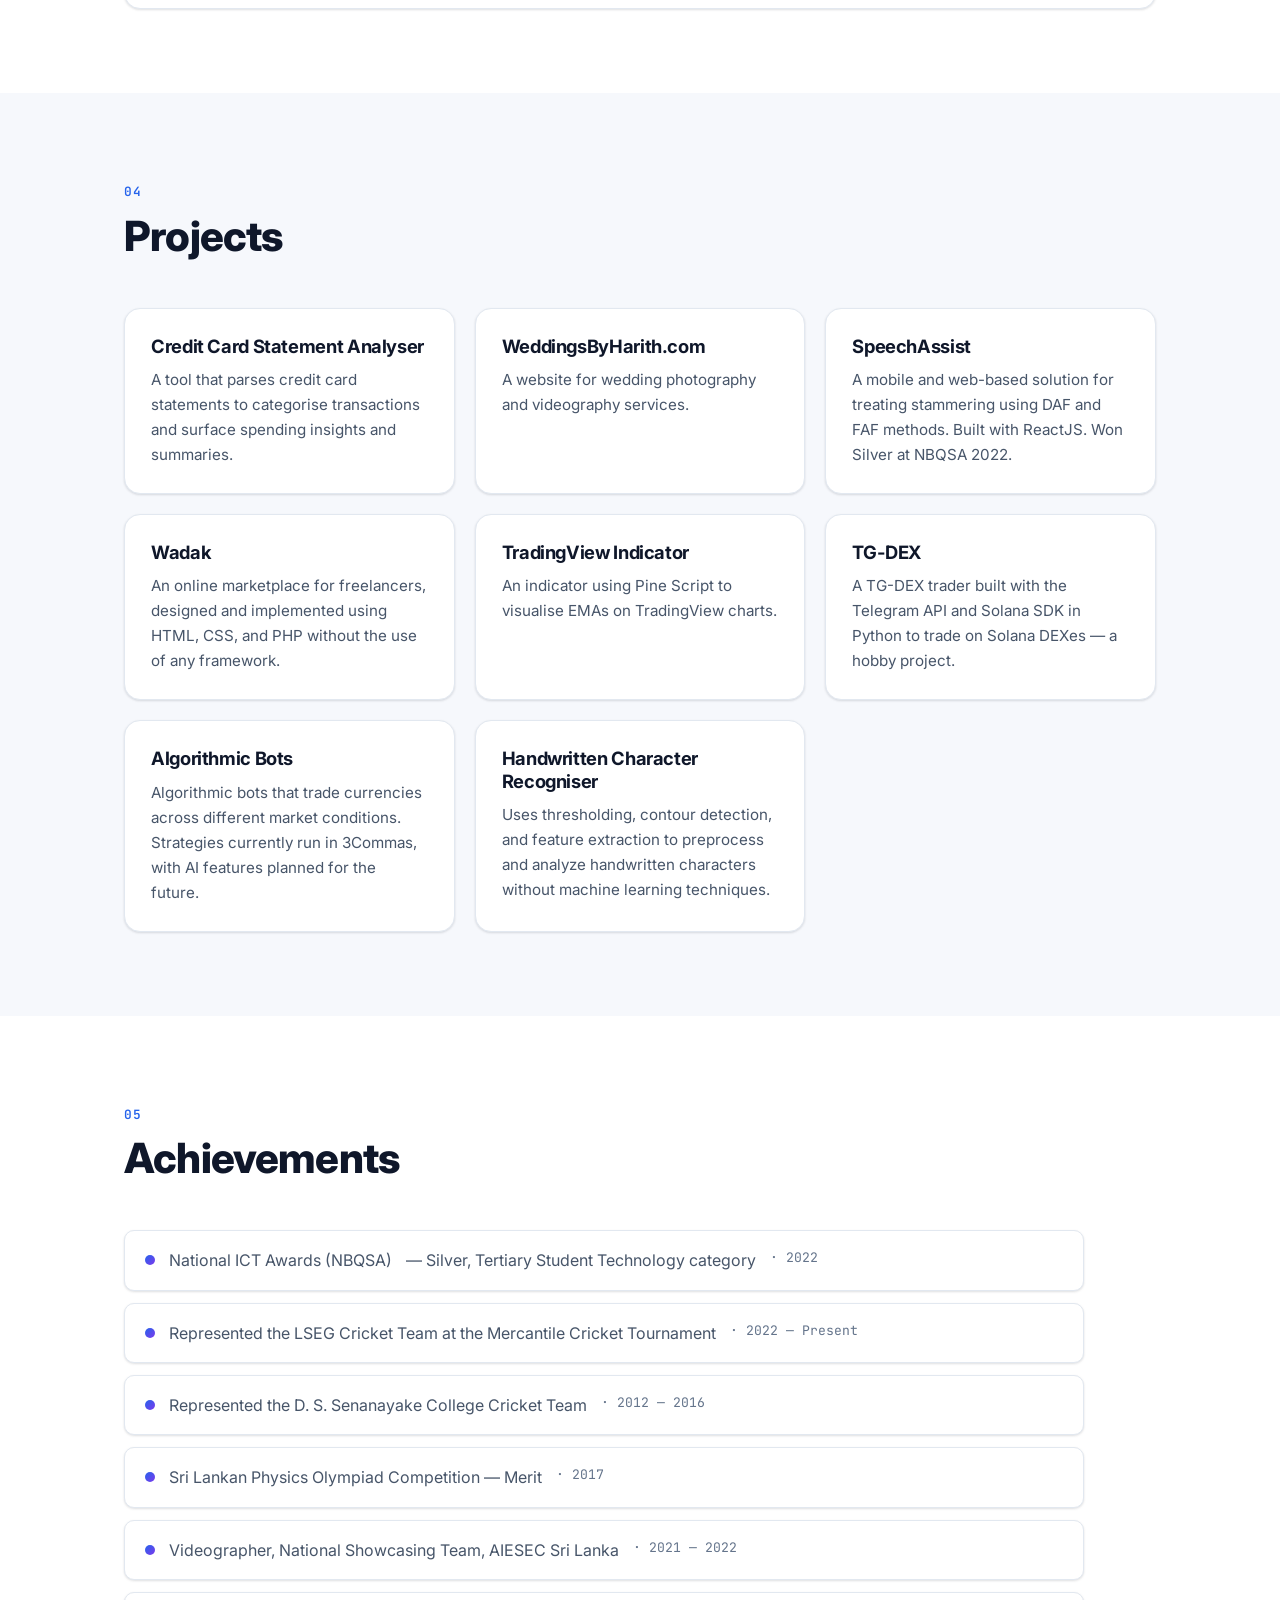
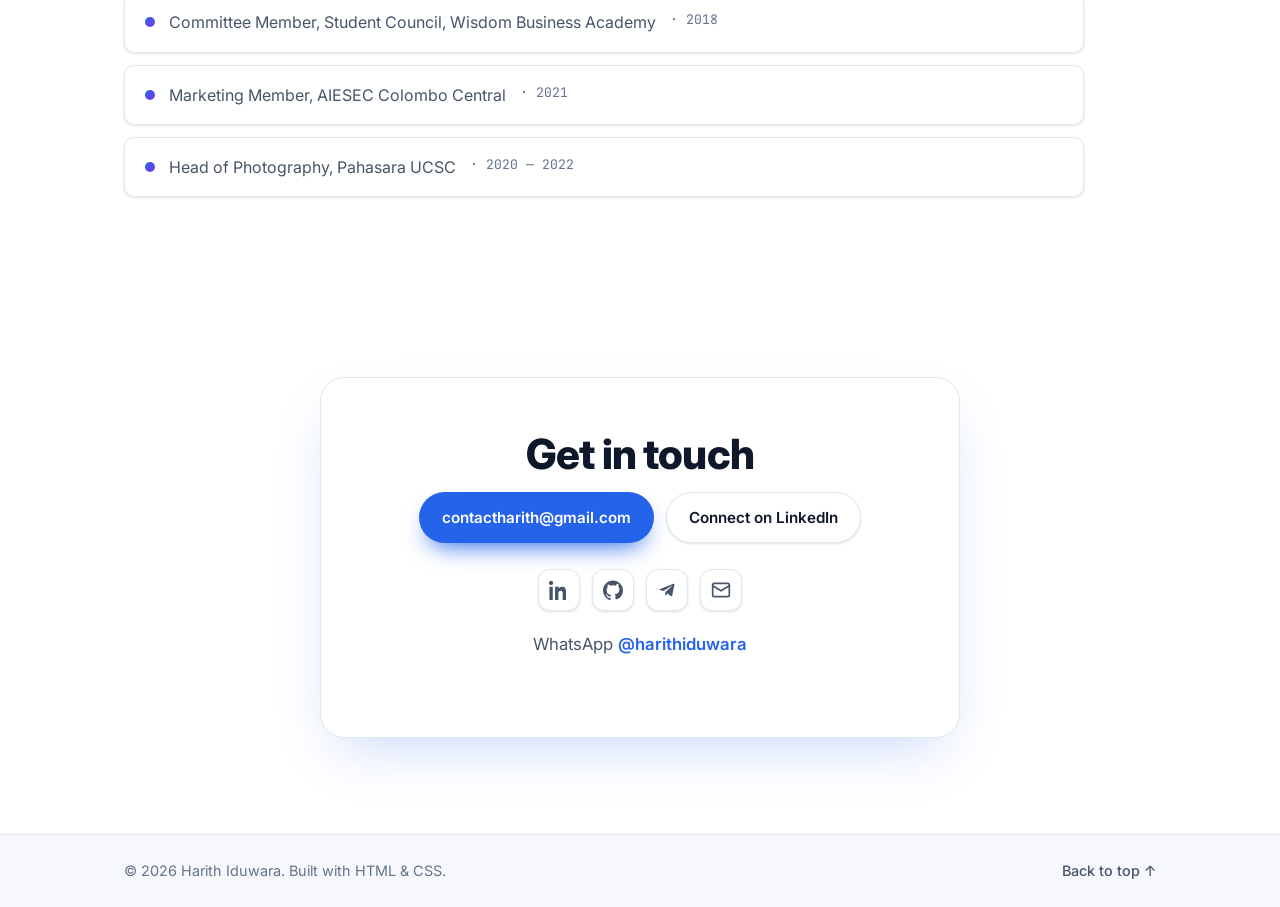
==== commit 1f41a1ef: "Remove avatar initials from hero card Removed avatar initials span from hero card." ====
--- a/index.html
+++ b/index.html
@@ -86,7 +86,6 @@
         <div class="hero__card reveal">
           <div class="avatar">
             <img src="photo.jpg" alt="Harith Iduwara" class="avatar__img" onerror="this.style.display='none'" />
-            <span class="avatar__initials" aria-hidden="true">HI</span>
           </div>
           <ul class="hero__facts">
             <li><span>Role</span><strong>Associate Lead SDET</strong></li>
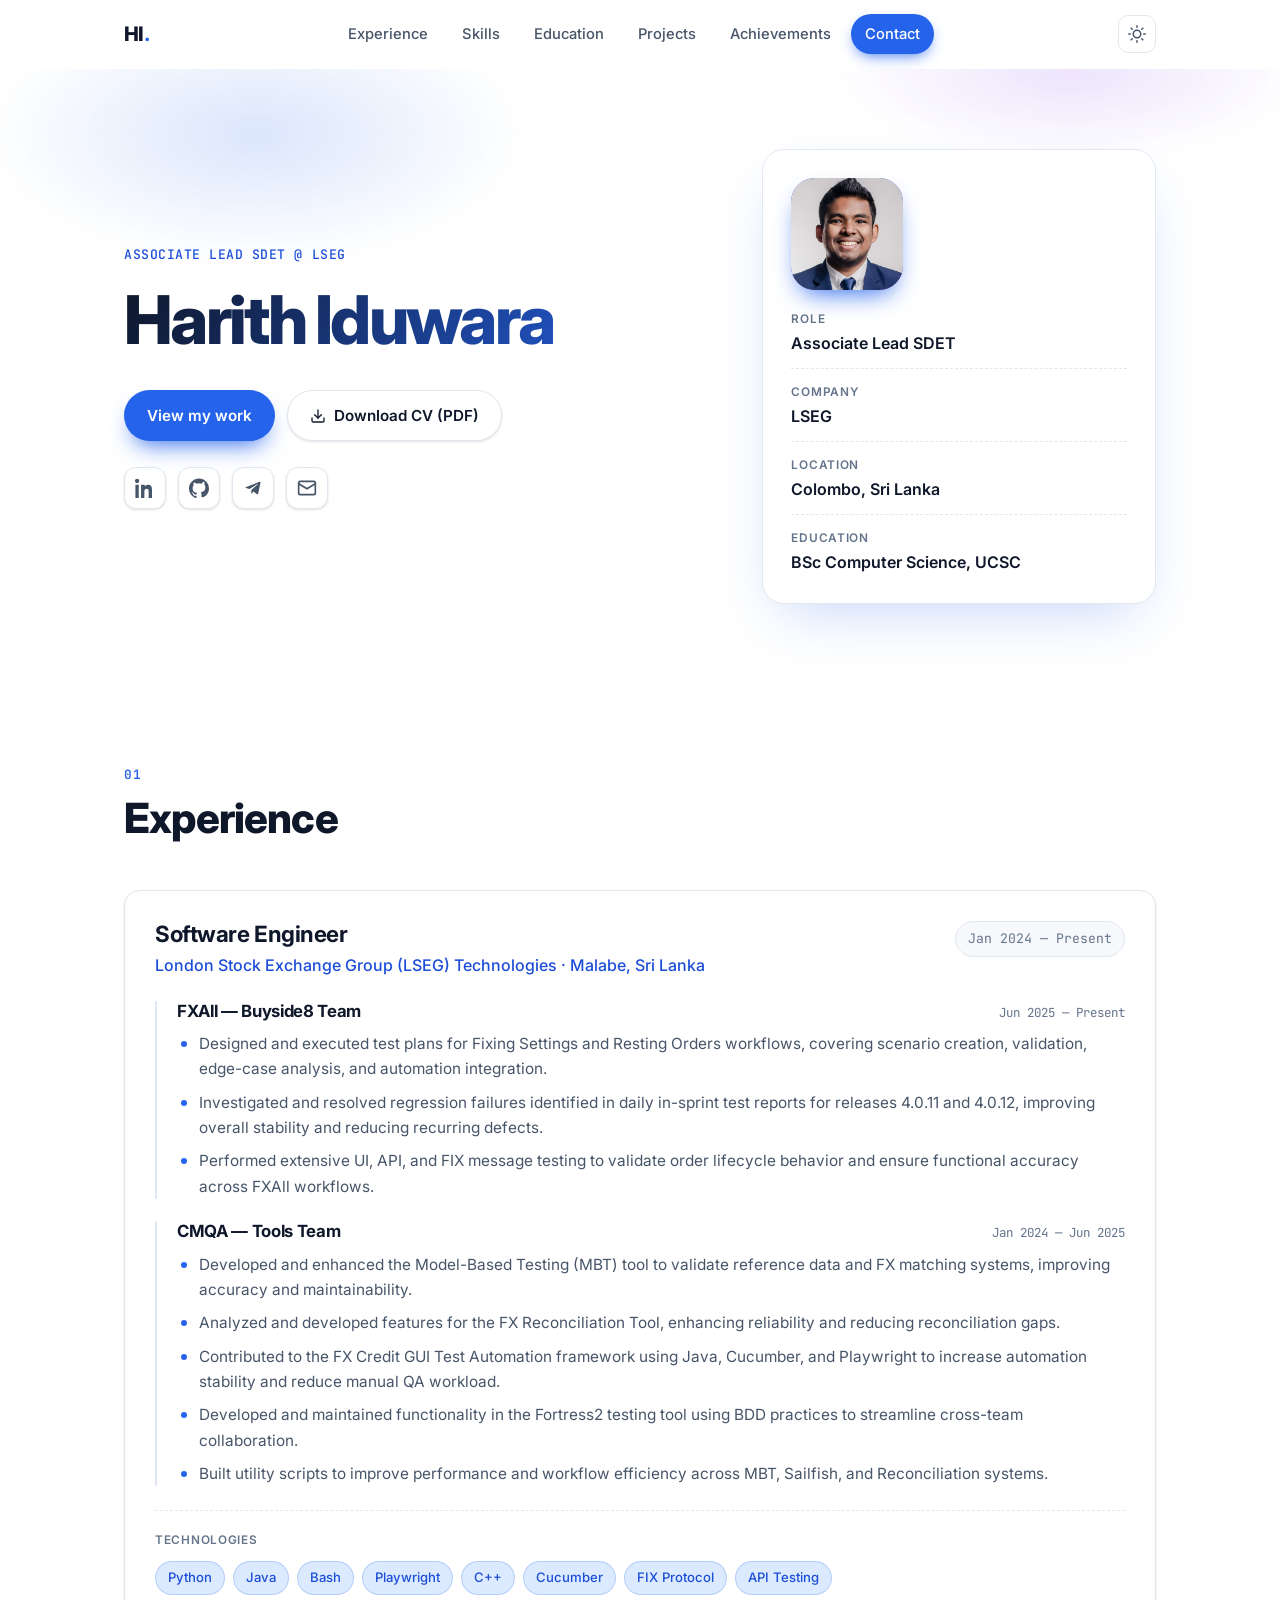
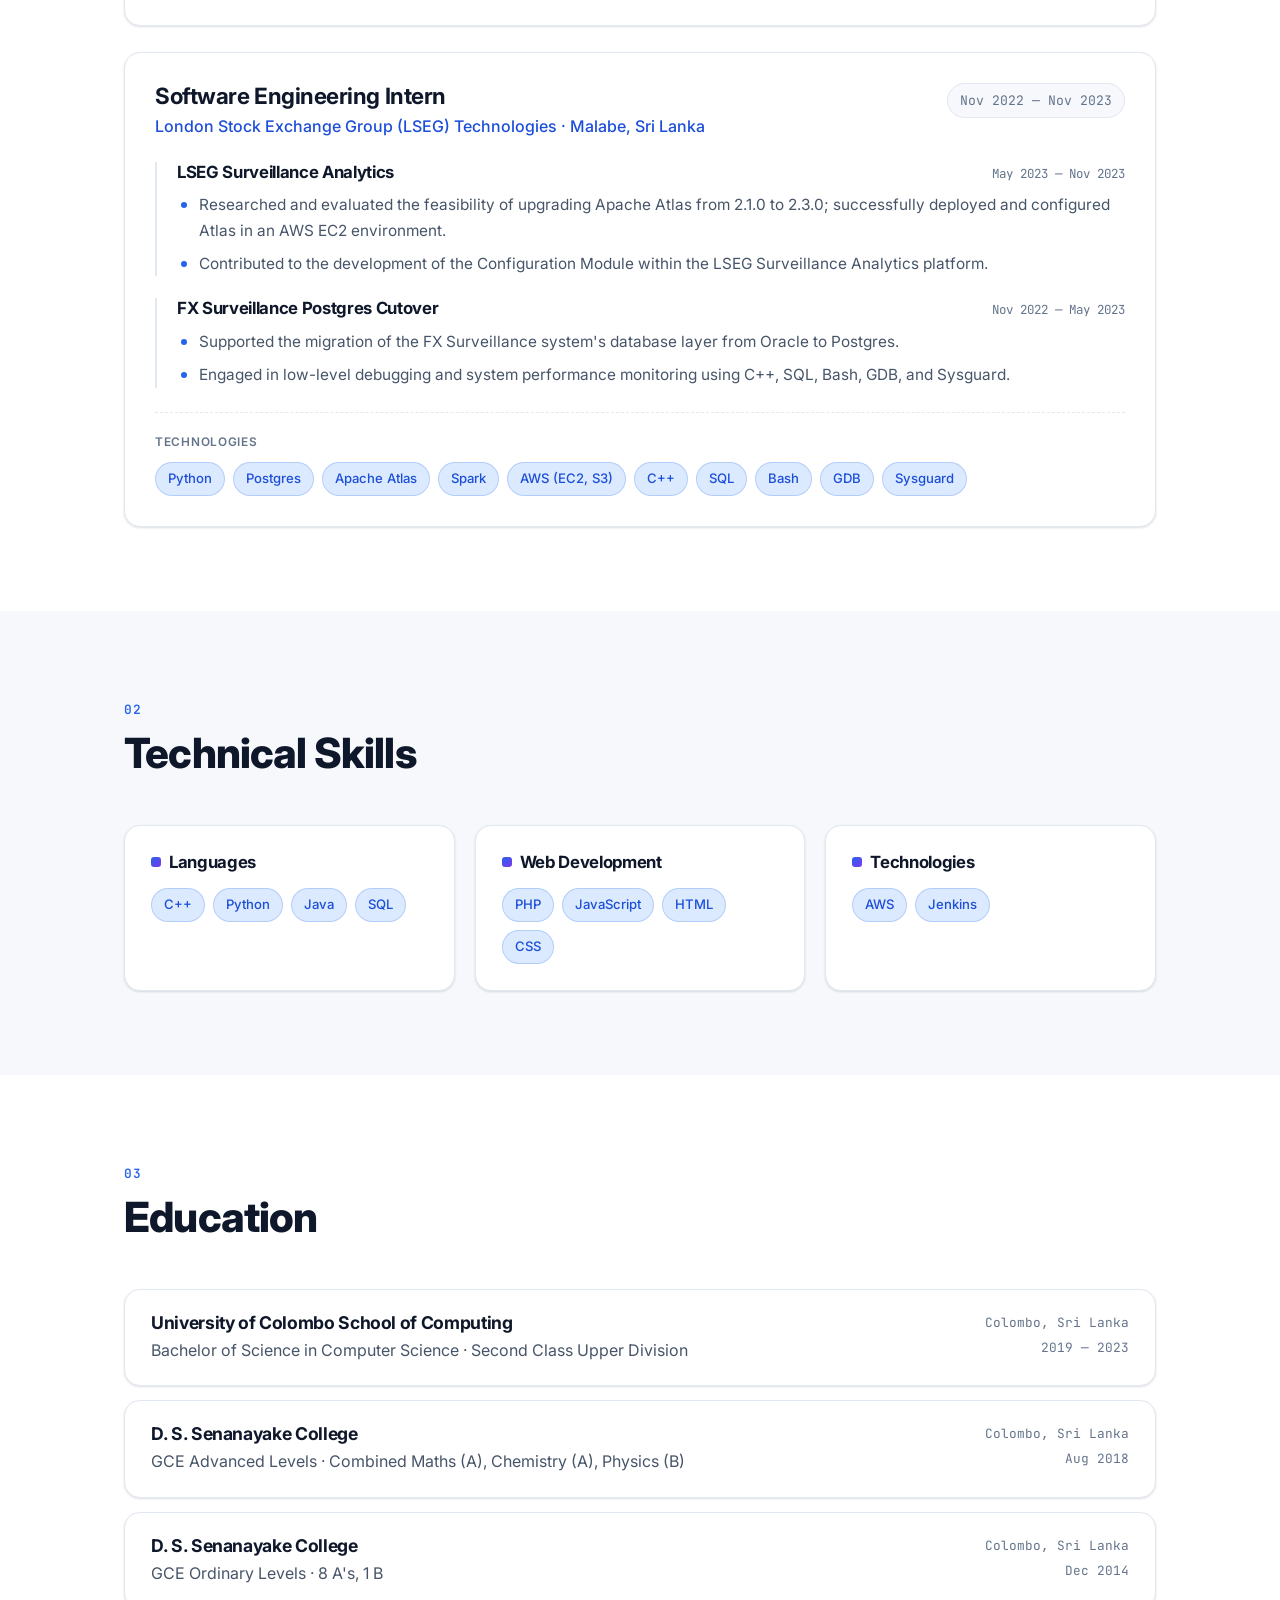
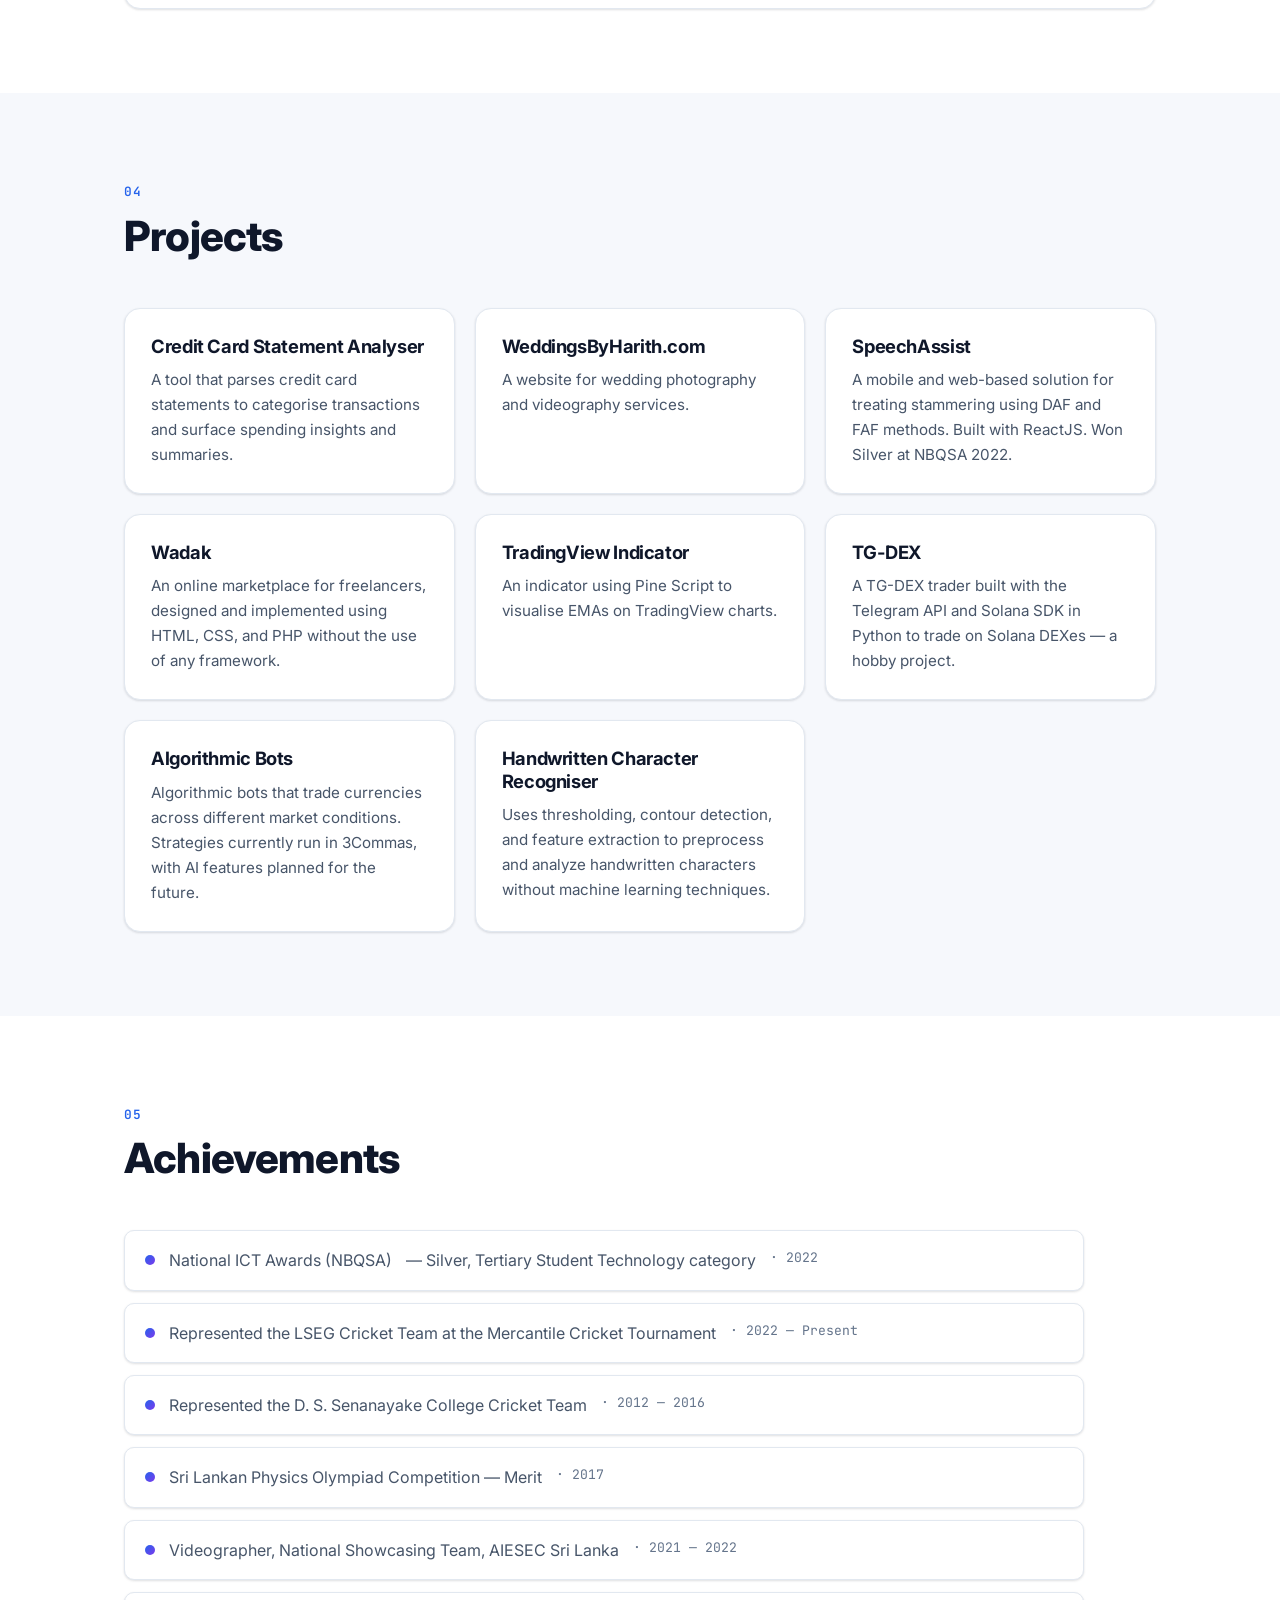
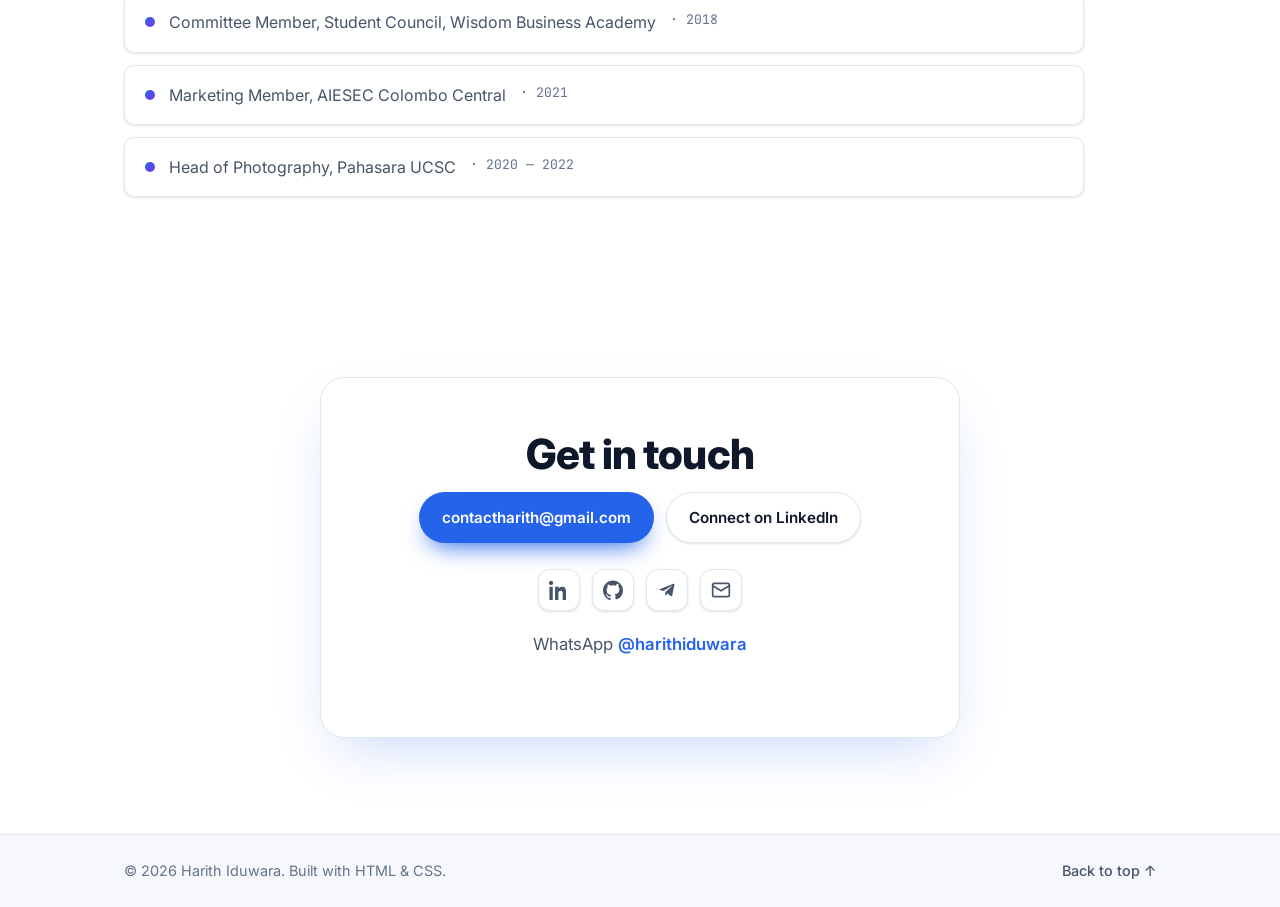
==== commit 98009717: "Auto-compile cv.tex to PDF on deploy and serve it - Add a LaTeX build step (xu-cheng/latex-action) t" ====
--- a/index.html
+++ b/index.html
@@ -62,9 +62,9 @@
 
           <div class="hero__actions">
             <a href="#experience" class="btn btn--primary">View my work</a>
-            <a href="cv.tex" class="btn btn--ghost" download>
+            <a href="cv.pdf" class="btn btn--ghost" download>
               <svg width="16" height="16" viewBox="0 0 24 24" fill="none" stroke="currentColor" stroke-width="2" stroke-linecap="round" stroke-linejoin="round"><path d="M21 15v4a2 2 0 0 1-2 2H5a2 2 0 0 1-2-2v-4"/><polyline points="7 10 12 15 17 10"/><line x1="12" y1="15" x2="12" y2="3"/></svg>
-              Download CV source
+              Download CV (PDF)
             </a>
           </div>
 
@@ -85,7 +85,7 @@
 
         <div class="hero__card reveal">
           <div class="avatar">
-            <img src="photo.jpg" alt="Harith Iduwara" class="avatar__img" onerror="this.style.display='none'" />
+            <img src="photo.png" alt="Harith Iduwara" class="avatar__img" onerror="this.style.display='none'" />
           </div>
           <ul class="hero__facts">
             <li><span>Role</span><strong>Associate Lead SDET</strong></li>
